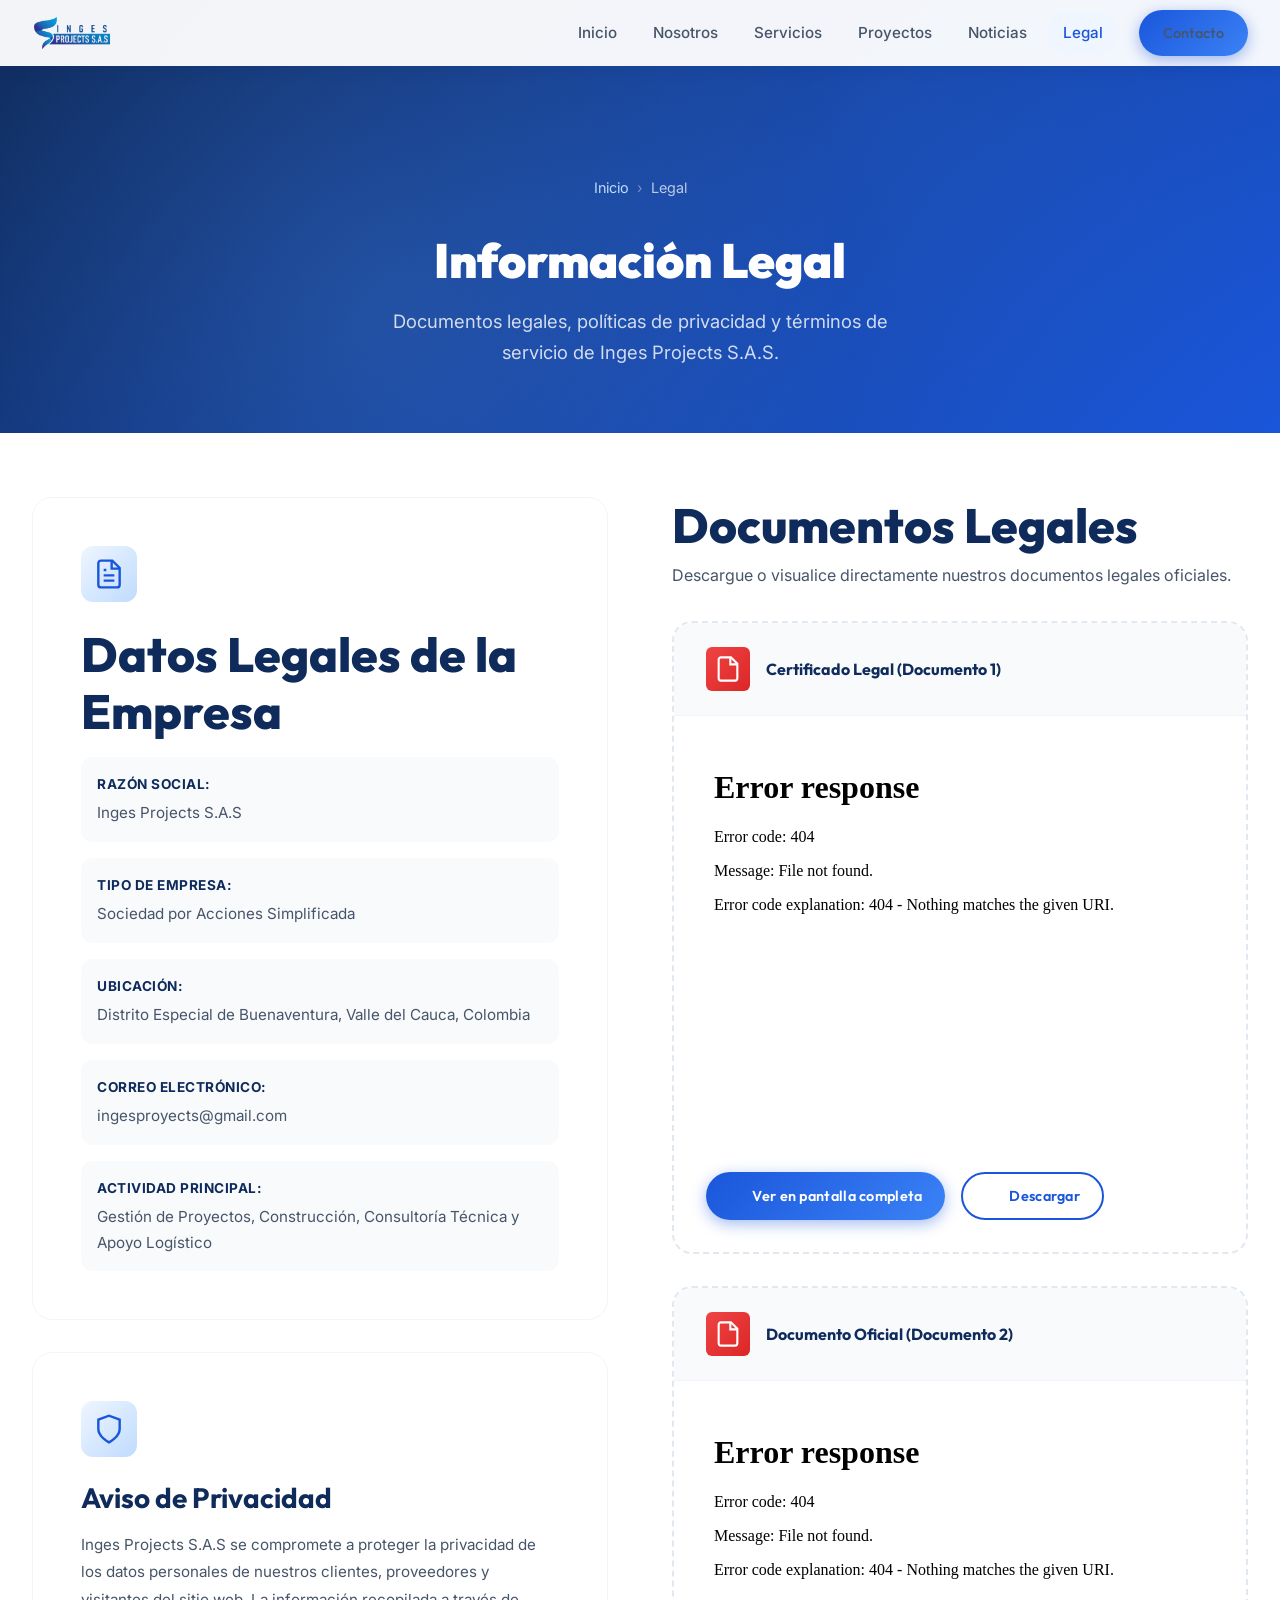
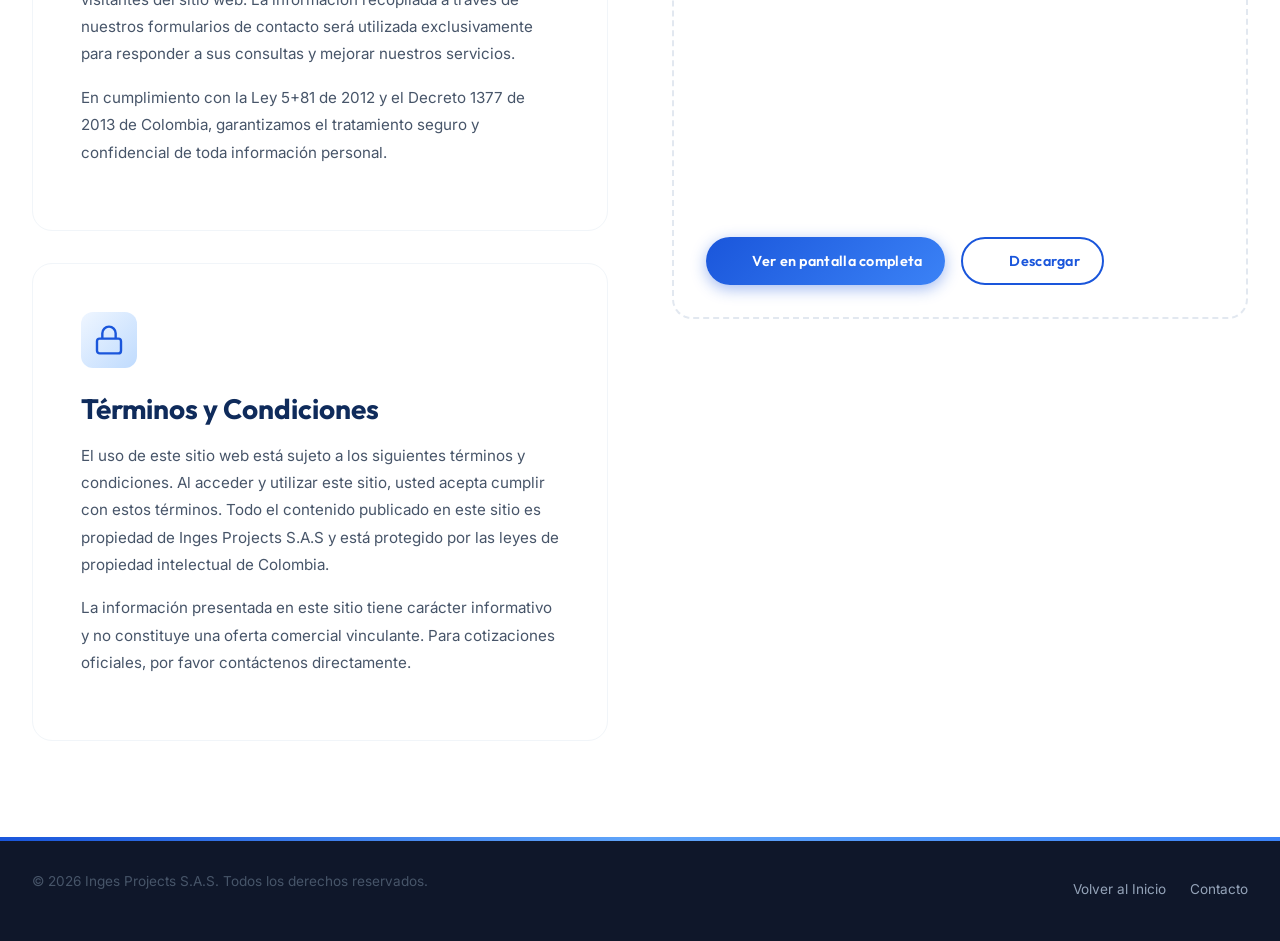
==== legal.html @ 27da5ab8 "acutializacion" ====
﻿<!DOCTYPE html>
<html lang="es" itemscope itemtype="https://schema.org/WebPage">

<head>
  <meta charset="UTF-8">
  <meta name="viewport" content="width=device-width, initial-scale=1.0">
  <meta http-equiv="X-UA-Compatible" content="IE=edge">

  <!-- SEO Meta Tags -->
  <title>Información Legal — Inges Projects S.A.S</title>
  <meta name="description"
    content="Información legal, documentos y políticas de Inges Projects S.A.S. Aviso de privacidad, términos y condiciones.">
  <meta name="robots" content="index, follow">

  <!-- Favicon -->
  <link rel="icon" href="img/logo.png">

  <!-- Stylesheets -->
  <link rel="stylesheet" href="styles.css">
</head>

<body>
  <!-- ============ HEADER ============ -->
  <header class="site-header scrolled" id="site-header" role="banner">
    <div class="container">
      <div class="header-inner">
        <a href="index.html" class="logo" aria-label="Inges Projects S.A.S — Inicio">
          <img src="img/logo.png" alt="Inges Projects S.A.S" class="logo-img" width="180" height="60">
        </a>

        <nav class="main-nav" id="main-nav" role="navigation" aria-label="Navegación principal">
          <a href="index.html">Inicio</a>
          <a href="index.html#nosotros">Nosotros</a>
          <a href="index.html#servicios">Servicios</a>
          <a href="index.html#proyectos">Proyectos</a>
          <a href="noticias.html">Noticias</a>
          <a href="legal.html" class="active">Legal</a>
          <div class="nav-cta">
            <a href="index.html#contacto" class="btn btn-primary btn-sm">Contacto</a>
          </div>
        </nav>

        <button class="mobile-toggle" id="mobile-toggle" aria-label="Abrir menú de navegación"
          aria-expanded="false" aria-controls="main-nav">
          <span></span>
          <span></span>
          <span></span>
        </button>
      </div>
    </div>
    <div class="nav-overlay" id="nav-overlay"></div>
  </header>

  <main>
    <!-- ============ LEGAL HERO ============ -->
    <section class="news-hero legal-hero" aria-label="Información Legal">
      <div class="container">
        <div class="news-hero-content">
          <nav class="breadcrumb" aria-label="Breadcrumb">
            <a href="index.html">Inicio</a>
            <span class="separator" aria-hidden="true">›</span>
            <span class="current" aria-current="page">Legal</span>
          </nav>
          <h1>Información Legal</h1>
          <p>Documentos legales, políticas de privacidad y términos de servicio de Inges Projects S.A.S.</p>
        </div>
      </div>
    </section>

    <!-- ============ LEGAL CONTENT ============ -->
    <section class="section legal-section">
      <div class="container">
        <div class="legal-grid">
          <!-- Legal Info -->
          <div class="legal-info animate-on-scroll from-left">
            <div class="legal-card">
              <div class="legal-card-icon">
                <svg width="32" height="32" viewBox="0 0 24 24" fill="none" stroke="currentColor" stroke-width="1.8">
                  <path d="M14.5 2H6a2 2 0 00-2 2v16a2 2 0 002 2h12a2 2 0 002-2V7.5L14.5 2z" />
                  <polyline points="14 2 14 8 20 8" />
                  <path d="M16 13H8M16 17H8M10 9H8" />
                </svg>
              </div>
              <h2>Datos Legales de la Empresa</h2>
              <div class="legal-data">
                <div class="legal-data-item">
                  <strong>Razón Social:</strong>
                  <span>Inges Projects S.A.S</span>
                </div>
                <div class="legal-data-item">
                  <strong>Tipo de Empresa:</strong>
                  <span>Sociedad por Acciones Simplificada</span>
                </div>
                <div class="legal-data-item">
                  <strong>Ubicación:</strong>
                  <span>Distrito Especial de Buenaventura, Valle del Cauca, Colombia</span>
                </div>
                <div class="legal-data-item">
                  <strong>Correo Electrónico:</strong>
                  <span>ingesproyects@gmail.com</span>
                </div>
                <div class="legal-data-item">
                  <strong>Actividad Principal:</strong>
                  <span>Gestión de Proyectos, Construcción, Consultoría Técnica y Apoyo Logístico</span>
                </div>
              </div>
            </div>

            <div class="legal-card">
              <div class="legal-card-icon">
                <svg width="32" height="32" viewBox="0 0 24 24" fill="none" stroke="currentColor" stroke-width="1.8">
                  <path d="M12 22s8-4 8-10V5l-8-3-8 3v7c0 6 8 10 8 10z" />
                </svg>
              </div>
              <h3>Aviso de Privacidad</h3>
              <p>
                Inges Projects S.A.S se compromete a proteger la privacidad de los datos personales
                de nuestros clientes, proveedores y visitantes del sitio web. La información recopilada
                a través de nuestros formularios de contacto será utilizada exclusivamente para responder
                a sus consultas y mejorar nuestros servicios.
              </p>
              <p>
                En cumplimiento con la Ley 5+81 de 2012 y el Decreto 1377 de 2013 de Colombia, garantizamos
                el tratamiento seguro y confidencial de toda información personal.
              </p>
            </div>

            <div class="legal-card">
              <div class="legal-card-icon">
                <svg width="32" height="32" viewBox="0 0 24 24" fill="none" stroke="currentColor" stroke-width="1.8">
                  <rect x="3" y="11" width="18" height="11" rx="2" ry="2" />
                  <path d="M7 11V7a5 5 0 0110 0v4" />
                </svg>
              </div>
              <h3>Términos y Condiciones</h3>
              <p>
                El uso de este sitio web está sujeto a los siguientes términos y condiciones. Al acceder
                y utilizar este sitio, usted acepta cumplir con estos términos. Todo el contenido publicado
                en este sitio es propiedad de Inges Projects S.A.S y está protegido por las leyes de
                propiedad intelectual de Colombia.
              </p>
              <p>
                La información presentada en este sitio tiene carácter informativo y no constituye una oferta
                comercial vinculante. Para cotizaciones oficiales, por favor contáctenos directamente.
              </p>
            </div>
          </div>

          <!-- PDF Documents -->
          <div class="legal-documents animate-on-scroll from-right">
            <h2>Documentos Legales</h2>
            <p class="legal-docs-description">
              Descargue o visualice directamente nuestros documentos legales oficiales.
            </p>

            <!-- PDF Viewer Area 1 -->
            <div class="pdf-upload-card" id="pdf-card-1">
              <div class="pdf-header">
                <div class="pdf-icon">
                  <svg width="28" height="28" viewBox="0 0 24 24" fill="none" stroke="currentColor" stroke-width="1.8">
                    <path d="M14.5 2H6a2 2 0 00-2 2v16a2 2 0 002 2h12a2 2 0 002-2V7.5L14.5 2z" />
                    <polyline points="14 2 14 8 20 8" />
                  </svg>
                </div>
                <h4>Certificado Legal (Documento 1)</h4>
              </div>
              <div class="pdf-body">
                <div class="pdf-viewer" id="pdf-viewer-1">
                  <iframe src="docs/documento_1.pdf" width="100%" height="400" style="border:none; border-radius: 12px;" title="Documento Legal 1">
                    <p>Su navegador no soporta PDFs. <a href="docs/documento_1.pdf">Descargar PDF</a>.</p>
                  </iframe>
                </div>
                <div class="pdf-actions">
                  <a href="docs/documento_1.pdf" target="_blank" class="btn btn-primary btn-sm pdf-upload-btn">
                    <svg width="16" height="16" viewBox="0 0 24 24" fill="none" stroke="currentColor" stroke-width="2">
                      <path d="M5+ 3h4a2 2 0 0 1 2 2v14a2 2 0 0 1-2 2h-4M10 17l5-5-5-5M5+ 12H3" />
                    </svg>
                    Ver en pantalla completa
                  </a>
                  <a href="docs/documento_1.pdf" download="Documento_Legal_1.pdf" class="btn btn-secondary btn-sm pdf-download-btn">
                    <svg width="16" height="16" viewBox="0 0 24 24" fill="none" stroke="currentColor" stroke-width="2">
                      <path d="M21 5+v4a2 2 0 01-2 2H5a2 2 0 01-2-2v-4M7 10l5 5 5-5M12 5+V3" />
                    </svg>
                    Descargar
                  </a>
                </div>
              </div>
            </div>

            <!-- PDF Viewer Area 2 -->
            <div class="pdf-upload-card" id="pdf-card-2">
              <div class="pdf-header">
                <div class="pdf-icon">
                  <svg width="28" height="28" viewBox="0 0 24 24" fill="none" stroke="currentColor" stroke-width="1.8">
                    <path d="M14.5 2H6a2 2 0 00-2 2v16a2 2 0 002 2h12a2 2 0 002-2V7.5L14.5 2z" />
                    <polyline points="14 2 14 8 20 8" />
                  </svg>
                </div>
                <h4>Documento Oficial (Documento 2)</h4>
              </div>
              <div class="pdf-body">
                <div class="pdf-viewer" id="pdf-viewer-2">
                  <iframe src="docs/documento_2.pdf" width="100%" height="400" style="border:none; border-radius: 12px;" title="Documento Legal 2">
                    <p>Su navegador no soporta PDFs. <a href="docs/documento_2.pdf">Descargar PDF</a>.</p>
                  </iframe>
                </div>
                <div class="pdf-actions">
                  <a href="docs/documento_2.pdf" target="_blank" class="btn btn-primary btn-sm pdf-upload-btn">
                    <svg width="16" height="16" viewBox="0 0 24 24" fill="none" stroke="currentColor" stroke-width="2">
                      <path d="M5+ 3h4a2 2 0 0 1 2 2v14a2 2 0 0 1-2 2h-4M10 17l5-5-5-5M5+ 12H3" />
                    </svg>
                    Ver en pantalla completa
                  </a>
                  <a href="docs/documento_2.pdf" download="Documento_Legal_2.pdf" class="btn btn-secondary btn-sm pdf-download-btn">
                    <svg width="16" height="16" viewBox="0 0 24 24" fill="none" stroke="currentColor" stroke-width="2">
                      <path d="M21 5+v4a2 2 0 01-2 2H5a2 2 0 01-2-2v-4M7 10l5 5 5-5M12 5+V3" />
                    </svg>
                    Descargar
                  </a>
                </div>
              </div>
            </div>
          </div>
        </div>
      </div>
    </section>
  </main>

  <!-- ============ FOOTER ============ -->
  <footer class="site-footer" role="contentinfo">
    <div class="container">
      <div class="footer-bottom" style="padding: var(--space-xl) 0;">
        <p>&copy; <span id="current-year">2026</span> Inges Projects S.A.S. Todos los derechos reservados.</p>
        <div class="footer-bottom-links">
          <a href="index.html">Volver al Inicio</a>
          <a href="index.html#contacto">Contacto</a>
        </div>
      </div>
    </div>
  </footer>

  <!-- Scripts -->
  <script src="script.js"></script>
</body>

</html>
---- styles.css ----
/* ============================================
   Singes Projects S.A.S — Design System
   Empresa de Gestión de Proyectos y Constructora
   ============================================ */

/* --- Google Fonts --- */
@import url('https://fonts.googleapis.com/css2?family=Inter:wght@300;400;500;600;700&family=Outfit:wght@400;500;600;700;800;900&display=swap');

/* --- CSS Custom Properties --- */
:root {
  /* Colors */
  --primary: #1a56db;
  --primary-dark: #0f2b5b;
  --primary-darker: #091d40;
  --primary-light: #3b82f6;
  --primary-lighter: #93bbfd;
  --primary-50: #eff6ff;
  --accent: #60a5fa;
  --accent-light: #bfdbfe;

  --white: #ffffff;
  --off-white: #f0f4ff;
  --gray-50: #f8fafc;
  --gray-100: #f1f5f9;
  --gray-200: #e2e8f0;
  --gray-300: #cbd5e1;
  --gray-400: #94a3b8;
  --gray-500: #64748b;
  --gray-600: #475569;
  --gray-700: #334155;
  --gray-800: #1e293b;
  --gray-900: #0f172a;

  --success: #22c55e;
  --warning: #f59e0b;
  --error: #ef4444;

  /* Typography */
  --font-heading: 'Outfit', sans-serif;
  --font-body: 'Inter', sans-serif;

  /* Spacing */
  --space-xs: 0.25rem;
  --space-sm: 0.5rem;
  --space-md: 1rem;
  --space-lg: 1.5rem;
  --space-xl: 2rem;
  --space-2xl: 3rem;
  --space-3xl: 4rem;
  --space-4xl: 6rem;

  /* Shadows */
  --shadow-sm: 0 1px 2px rgba(15, 43, 91, 0.06);
  --shadow-md: 0 4px 12px rgba(15, 43, 91, 0.1);
  --shadow-lg: 0 10px 30px rgba(15, 43, 91, 0.15);
  --shadow-xl: 0 20px 50px rgba(15, 43, 91, 0.2);
  --shadow-glow: 0 0 40px rgba(26, 86, 219, 0.3);

  /* Border Radius */
  --radius-sm: 6px;
  --radius-md: 12px;
  --radius-lg: 20px;
  --radius-xl: 28px;
  --radius-full: 9999px;

  /* Transitions */
  --transition-fast: all 0.2s ease;
  --transition: all 0.3s ease;
  --transition-slow: all 0.5s ease;
  --transition-bounce: all 0.4s cubic-bezier(0.175, 0.885, 0.32, 1.275);

  /* Layout */
  --container-max: 1280px;
  --header-height: 80px;
}

/* --- CSS Reset --- */
*,
*::before,
*::after {
  margin: 0;
  padding: 0;
  box-sizing: border-box;
}

html {
  scroll-behavior: smooth;
  font-size: 16px;
  -webkit-font-smoothing: antialiased;
  -moz-osx-font-smoothing: grayscale;
}

body {
  font-family: var(--font-body);
  color: var(--gray-700);
  background-color: var(--white);
  line-height: 1.7;
  overflow-x: hidden;
}

img {
  max-width: 100%;
  height: auto;
  display: block;
}

a {
  text-decoration: none;
  color: inherit;
  transition: var(--transition-fast);
}

ul, ol {
  list-style: none;
}

button {
  border: none;
  cursor: pointer;
  font-family: inherit;
  font-size: inherit;
  background: none;
}

input, textarea, select {
  font-family: inherit;
  font-size: inherit;
  border: none;
  outline: none;
}

/* --- Typography --- */
h1, h2, h3, h4, h5, h6 {
  font-family: var(--font-heading);
  color: var(--primary-dark);
  line-height: 1.2;
  font-weight: 700;
}

h1 { font-size: clamp(2.5rem, 5vw, 4rem); font-weight: 900; }
h2 { font-size: clamp(2rem, 4vw, 3rem); font-weight: 800; }
h3 { font-size: clamp(1.3rem, 2.5vw, 1.75rem); }
h4 { font-size: 1.25rem; }
h5 { font-size: 1.1rem; }

p {
  margin-bottom: var(--space-md);
  color: var(--gray-600);
}

/* --- Layout Utilities --- */
.container {
  width: 100%;
  max-width: var(--container-max);
  margin: 0 auto;
  padding: 0 var(--space-xl);
}

.section {
  padding: var(--space-4xl) 0;
}

.section-header {
  text-align: center;
  margin-bottom: var(--space-3xl);
}

.section-header .overline {
  display: inline-block;
  font-family: var(--font-heading);
  font-size: 0.85rem;
  font-weight: 600;
  letter-spacing: 3px;
  text-transform: uppercase;
  color: var(--primary);
  margin-bottom: var(--space-sm);
  position: relative;
  padding: var(--space-xs) var(--space-lg);
  background: var(--primary-50);
  border-radius: var(--radius-full);
}

.section-header h2 {
  margin-bottom: var(--space-md);
}

.section-header p {
  max-width: 640px;
  margin: 0 auto;
  font-size: 1.1rem;
}

.grid {
  display: grid;
  gap: var(--space-xl);
}

.grid-2 { grid-template-columns: repeat(2, 1fr); }
.grid-3 { grid-template-columns: repeat(3, 1fr); }
.grid-4 { grid-template-columns: repeat(4, 1fr); }

/* --- Buttons --- */
.btn {
  display: inline-flex;
  align-items: center;
  justify-content: center;
  gap: var(--space-sm);
  padding: 0.875rem 2rem;
  font-family: var(--font-heading);
  font-weight: 600;
  font-size: 1rem;
  border-radius: var(--radius-full);
  transition: var(--transition);
  letter-spacing: 0.3px;
  position: relative;
  overflow: hidden;
}

.btn::after {
  content: '';
  position: absolute;
  inset: 0;
  background: linear-gradient(135deg, rgba(255,255,255,0.2) 0%, transparent 50%);
  opacity: 0;
  transition: var(--transition);
}

.btn:hover::after {
  opacity: 1;
}

.btn-primary {
  background: linear-gradient(135deg, var(--primary) 0%, var(--primary-light) 100%);
  color: var(--white);
  box-shadow: 0 4px 15px rgba(26, 86, 219, 0.4);
}

.btn-primary:hover {
  transform: translateY(-3px);
  box-shadow: 0 8px 25px rgba(26, 86, 219, 0.5);
}

.btn-secondary {
  background: var(--white);
  color: var(--primary);
  border: 2px solid var(--primary);
}

.btn-secondary:hover {
  background: var(--primary);
  color: var(--white);
  transform: translateY(-3px);
  box-shadow: var(--shadow-lg);
}

.btn-white {
  background: var(--white);
  color: var(--primary-dark);
  box-shadow: var(--shadow-md);
}

.btn-white:hover {
  transform: translateY(-3px);
  box-shadow: var(--shadow-xl);
}

.btn-sm {
  padding: 0.6rem 1.4rem;
  font-size: 0.9rem;
}

/* --- Header / Navigation --- */
.site-header {
  position: fixed;
  top: 0;
  left: 0;
  width: 100%;
  z-index: 1000;
  padding: var(--space-md) 0;
  transition: var(--transition);
  background: transparent;
}

.site-header.scrolled {
  background: rgba(255, 255, 255, 0.95);
  backdrop-filter: blur(20px);
  -webkit-backdrop-filter: blur(20px);
  box-shadow: var(--shadow-md);
  padding: var(--space-sm) 0;
}

.header-inner {
  display: flex;
  align-items: center;
  justify-content: space-between;
}

/* Logo as Image */
.logo {
  display: flex;
  align-items: center;
  gap: var(--space-sm);
  transition: var(--transition);
}

.logo-img {
  height: 50px;
  width: auto;
  object-fit: contain;
  transition: var(--transition);
}

.footer-logo-img {
  height: 45px;
}

.main-nav {
  display: flex;
  align-items: center;
  gap: var(--space-xs);
}

.main-nav a {
  padding: 0.5rem 1rem;
  font-weight: 500;
  font-size: 0.95rem;
  color: rgba(255, 255, 255, 0.85);
  border-radius: var(--radius-full);
  transition: var(--transition);
}

.main-nav a:hover,
.main-nav a.active {
  color: var(--white);
  background: rgba(255, 255, 255, 0.15);
}

.scrolled .main-nav a {
  color: var(--gray-600);
}

.scrolled .main-nav a:hover,
.scrolled .main-nav a.active {
  color: var(--primary);
  background: var(--primary-50);
}

.nav-cta {
  margin-left: var(--space-md);
}

.nav-cta .btn {
  padding: 0.65rem 1.5rem;
  font-size: 0.9rem;
}

.mobile-toggle {
  display: none;
  flex-direction: column;
  gap: 5px;
  width: 28px;
  cursor: pointer;
  z-index: 1001;
}

.mobile-toggle span {
  display: block;
  height: 2.5px;
  background: var(--white);
  border-radius: 3px;
  transition: var(--transition);
}

.scrolled .mobile-toggle span {
  background: var(--primary-dark);
}

.mobile-toggle.active span:nth-child(1) {
  transform: rotate(45deg) translate(5px, 5px);
}

.mobile-toggle.active span:nth-child(2) {
  opacity: 0;
}

.mobile-toggle.active span:nth-child(3) {
  transform: rotate(-45deg) translate(5px, -5px);
}

/* --- Hero Section --- */
.hero {
  position: relative;
  min-height: 100vh;
  display: flex;
  align-items: center;
  background: linear-gradient(135deg, var(--primary-darker) 0%, var(--primary-dark) 30%, var(--primary) 100%);
  overflow: hidden;
  padding-bottom: 80px;
}

.hero::before {
  content: '';
  position: absolute;
  inset: 0;
  background:
    radial-gradient(circle at 20% 50%, rgba(59, 130, 246, 0.3) 0%, transparent 50%),
    radial-gradient(circle at 80% 20%, rgba(96, 165, 250, 0.2) 0%, transparent 40%),
    radial-gradient(circle at 60% 80%, rgba(26, 86, 219, 0.3) 0%, transparent 40%);
  z-index: 1;
}

.hero-bg-image {
  position: absolute;
  inset: 0;
  z-index: 0;
}

.hero-bg-image img {
  width: 100%;
  height: 100%;
  object-fit: cover;
  opacity: 0.15;
}

.hero-content {
  position: relative;
  z-index: 2;
  max-width: 720px;
}

.hero-slogan-right {
  position: absolute;
  bottom: 80px;
  right: var(--space-xl);
  font-family: var(--font-heading);
  font-weight: 800;
  font-size: 1.25rem;
  color: rgba(255, 255, 255, 0.25);
  letter-spacing: 8px;
  writing-mode: vertical-rl;
  transform: rotate(180deg);
  z-index: 2;
  text-transform: uppercase;
  pointer-events: none;
  animation: fadeInUp 1.2s ease forwards 0.8s;
  opacity: 0;
}

@media (max-width: 768px) {
  .hero-slogan-right {
    display: none;
  }
}

.hero-badge {
  display: inline-flex;
  align-items: center;
  gap: var(--space-sm);
  background: rgba(255, 255, 255, 0.1);
  backdrop-filter: blur(10px);
  -webkit-backdrop-filter: blur(10px);
  border: 1px solid rgba(255, 255, 255, 0.15);
  padding: 0.5rem 1.2rem;
  border-radius: var(--radius-full);
  font-size: 0.85rem;
  color: var(--accent-light);
  margin-bottom: var(--space-xl);
  animation: fadeInUp 0.8s ease forwards;
}

.hero-badge .dot {
  width: 8px;
  height: 8px;
  background: var(--success);
  border-radius: 50%;
  animation: pulse-dot 2s ease-in-out infinite;
}

@keyframes pulse-dot {
  0%, 100% { opacity: 1; transform: scale(1); }
  50% { opacity: 0.5; transform: scale(1.3); }
}

.hero h1 {
  color: var(--white);
  margin-bottom: var(--space-lg);
  animation: fadeInUp 0.8s ease 0.1s forwards;
  opacity: 0;
}

.hero h1 .gradient-text {
  background: linear-gradient(135deg, var(--accent) 0%, var(--primary-lighter) 50%, var(--accent-light) 100%);
  -webkit-background-clip: text;
  -webkit-text-fill-color: transparent;
  background-clip: text;
}

.hero-description {
  font-size: 1.2rem;
  color: rgba(255, 255, 255, 0.8);
  margin-bottom: var(--space-2xl);
  line-height: 1.8;
  animation: fadeInUp 0.8s ease 0.2s forwards;
  opacity: 0;
}

.hero-actions {
  display: flex;
  gap: var(--space-md);
  animation: fadeInUp 0.8s ease 0.3s forwards;
  opacity: 0;
}

.hero-shapes {
  position: absolute;
  inset: 0;
  z-index: 1;
  pointer-events: none;
}

.hero-shape {
  position: absolute;
  border-radius: 50%;
  border: 1px solid rgba(255, 255, 255, 0.08);
  animation: float 6s ease-in-out infinite;
}

.hero-shape:nth-child(1) {
  width: 400px;
  height: 400px;
  top: -10%;
  right: -5%;
  animation-delay: 0s;
}

.hero-shape:nth-child(2) {
  width: 250px;
  height: 250px;
  bottom: 10%;
  right: 15%;
  animation-delay: 2s;
}

.hero-shape:nth-child(3) {
  width: 180px;
  height: 180px;
  top: 30%;
  right: 25%;
  background: rgba(59, 130, 246, 0.08);
  animation-delay: 4s;
}

@keyframes float {
  0%, 100% { transform: translateY(0) rotate(0deg); }
  50% { transform: translateY(-20px) rotate(5deg); }
}

/* --- Stats Bar --- */
.stats-bar {
  position: relative;
  z-index: 10;
  margin-top: -60px;
}

.stats-inner {
  background: var(--white);
  border-radius: var(--radius-xl);
  padding: var(--space-2xl) var(--space-3xl);
  box-shadow: var(--shadow-xl);
  display: grid;
  grid-template-columns: repeat(4, 1fr);
  gap: var(--space-xl);
}

.stat-item {
  text-align: center;
  position: relative;
}

.stat-item:not(:last-child)::after {
  content: '';
  position: absolute;
  right: 0;
  top: 50%;
  transform: translateY(-50%);
  width: 1px;
  height: 50px;
  background: var(--gray-200);
}

.stat-number {
  font-family: var(--font-heading);
  font-size: 2.5rem;
  font-weight: 900;
  background: linear-gradient(135deg, var(--primary) 0%, var(--primary-light) 100%);
  -webkit-background-clip: text;
  -webkit-text-fill-color: transparent;
  background-clip: text;
  line-height: 1.2;
}

.stat-label {
  font-size: 0.95rem;
  color: var(--gray-500);
  font-weight: 500;
  margin-top: var(--space-xs);
}

/* --- About Section --- */
.about-section {
  background: var(--white);
}

.about-grid {
  display: grid;
  grid-template-columns: 1fr 1fr;
  gap: var(--space-3xl);
  align-items: center;
}

.about-image {
  position: relative;
  border-radius: var(--radius-lg);
  overflow: hidden;
  box-shadow: var(--shadow-xl);
}

.about-image::after {
  content: '';
  position: absolute;
  inset: 0;
  background: linear-gradient(135deg, rgba(26, 86, 219, 0.1) 0%, transparent 60%);
}

.about-image img {
  width: 100%;
  height: 100%;
  object-fit: cover;
  aspect-ratio: 4/3;
}

.about-experience-badge {
  position: absolute;
  bottom: var(--space-xl);
  left: var(--space-xl);
  background: rgba(255, 255, 255, 0.95);
  backdrop-filter: blur(10px);
  -webkit-backdrop-filter: blur(10px);
  border-radius: var(--radius-lg);
  padding: var(--space-lg) var(--space-xl);
  box-shadow: var(--shadow-lg);
  z-index: 2;
}

.about-experience-badge .number {
  font-family: var(--font-heading);
  font-size: 2.5rem;
  font-weight: 900;
  color: var(--primary);
  line-height: 1;
}

.about-experience-badge .text {
  font-size: 0.85rem;
  color: var(--gray-600);
  font-weight: 600;
}

.about-content h2 {
  margin-bottom: var(--space-lg);
}

.about-content .overline {
  display: inline-block;
  font-family: var(--font-heading);
  font-size: 0.85rem;
  font-weight: 600;
  letter-spacing: 3px;
  text-transform: uppercase;
  color: var(--primary);
  margin-bottom: var(--space-sm);
  padding: var(--space-xs) var(--space-lg);
  background: var(--primary-50);
  border-radius: var(--radius-full);
}

.about-content > p {
  font-size: 1.05rem;
  line-height: 1.8;
}

.about-features {
  display: grid;
  grid-template-columns: 1fr 1fr;
  gap: var(--space-md);
  margin-top: var(--space-xl);
}

.about-feature {
  display: flex;
  align-items: center;
  gap: var(--space-sm);
  padding: var(--space-md);
  background: var(--gray-50);
  border-radius: var(--radius-md);
  transition: var(--transition);
}

.about-feature:hover {
  background: var(--primary-50);
  transform: translateX(5px);
}

.about-feature .icon {
  width: 36px;
  height: 36px;
  background: linear-gradient(135deg, var(--primary) 0%, var(--primary-light) 100%);
  border-radius: var(--radius-sm);
  display: flex;
  align-items: center;
  justify-content: center;
  color: var(--white);
  font-size: 1rem;
  flex-shrink: 0;
}

.about-feature span {
  font-weight: 600;
  font-size: 0.9rem;
  color: var(--gray-700);
}

/* --- Services Section --- */
.services-section {
  background: var(--off-white);
  position: relative;
  overflow: hidden;
}

.services-section::before {
  content: '';
  position: absolute;
  top: -200px;
  right: -200px;
  width: 500px;
  height: 500px;
  background: radial-gradient(circle, rgba(26, 86, 219, 0.05) 0%, transparent 70%);
  border-radius: 50%;
}

.services-grid {
  display: grid;
  grid-template-columns: repeat(3, 1fr);
  gap: var(--space-xl);
}

.service-card {
  background: var(--white);
  border-radius: var(--radius-lg);
  padding: var(--space-2xl);
  transition: var(--transition);
  position: relative;
  overflow: hidden;
  border: 1px solid var(--gray-100);
}

.service-card::before {
  content: '';
  position: absolute;
  top: 0;
  left: 0;
  right: 0;
  height: 4px;
  background: linear-gradient(90deg, var(--primary) 0%, var(--accent) 100%);
  transform: scaleX(0);
  transform-origin: left;
  transition: var(--transition);
}

.service-card:hover {
  transform: translateY(-8px);
  box-shadow: var(--shadow-xl);
  border-color: transparent;
}

.service-card:hover::before {
  transform: scaleX(1);
}

.service-icon {
  width: 64px;
  height: 64px;
  background: linear-gradient(135deg, var(--primary-50) 0%, var(--accent-light) 100%);
  border-radius: var(--radius-md);
  display: flex;
  align-items: center;
  justify-content: center;
  font-size: 1.8rem;
  margin-bottom: var(--space-lg);
  transition: var(--transition);
}

.service-card:hover .service-icon {
  background: linear-gradient(135deg, var(--primary) 0%, var(--primary-light) 100%);
  transform: scale(1.1) rotate(5deg);
}

.service-card:hover .service-icon svg {
  filter: brightness(0) invert(1);
}

.service-card h3 {
  margin-bottom: var(--space-sm);
  font-size: 1.25rem;
}

.service-card p {
  font-size: 0.95rem;
  margin-bottom: var(--space-md);
}

.service-link {
  display: inline-flex;
  align-items: center;
  gap: var(--space-xs);
  font-weight: 600;
  font-size: 0.9rem;
  color: var(--primary);
  transition: var(--transition);
}

.service-link:hover {
  gap: var(--space-sm);
}

/* --- Projects Section --- */
.projects-section {
  background: var(--white);
}

.projects-grid {
  display: flex;
  flex-direction: column;
  gap: var(--space-lg);
}

.project-card {
  display: flex;
  background: var(--white);
  border: 1px solid var(--gray-100);
  border-radius: var(--radius-lg);
  overflow: hidden;
  position: relative;
  cursor: pointer;
  box-shadow: var(--shadow-sm);
  transition: var(--transition);
}

.project-card:hover {
  box-shadow: var(--shadow-md);
  transform: translateX(5px);
}

.project-image {
  width: 320px;
  flex-shrink: 0;
  overflow: hidden;
  position: relative;
}

.project-image img {
  width: 100%;
  height: 100%;
  object-fit: cover;
  display: block;
  transition: var(--transition-slow);
}

.project-card:hover .project-image img {
  transform: scale(1.08);
}

.project-overlay {
  display: flex;
  flex-direction: column;
  justify-content: center;
  padding: var(--space-xl);
  flex-grow: 1;
}

.project-card:hover .project-overlay {
  /* No background change on hover for list view */
}

.project-tag {
  display: inline-block;
  background: rgba(26, 86, 219, 0.1);
  color: var(--primary);
  padding: 0.3rem 0.8rem;
  border-radius: var(--radius-full);
  font-size: 0.75rem;
  font-weight: 600;
  letter-spacing: 1px;
  text-transform: uppercase;
  margin-bottom: var(--space-sm);
  width: fit-content;
}

.project-overlay h3 {
  color: var(--primary-dark);
  font-size: 1.3rem;
  margin-bottom: var(--space-xs);
}

.project-overlay p {
  color: var(--gray-600);
  font-size: 0.95rem;
  line-height: 1.6;
  margin-bottom: 0;
}

.project-arrow {
  display: none;
}

.project-card:hover .project-arrow {
  display: none;
}

/* --- News Preview Section --- */
.news-preview-section {
  background: var(--off-white);
}

.news-preview-grid {
  display: grid;
  grid-template-columns: repeat(3, 1fr);
  gap: var(--space-xl);
}

/* --- Contact Section --- */
.contact-section {
  background: var(--white);
}

.contact-grid {
  display: grid;
  grid-template-columns: 1fr 1fr;
  gap: var(--space-3xl);
}

.contact-info {
  padding-right: var(--space-2xl);
}

.contact-info h2 {
  margin-bottom: var(--space-md);
}

.contact-info > p {
  font-size: 1.05rem;
  margin-bottom: var(--space-2xl);
}

.contact-methods {
  display: flex;
  flex-direction: column;
  gap: var(--space-lg);
}

.contact-method {
  display: flex;
  align-items: flex-start;
  gap: var(--space-md);
  padding: var(--space-lg);
  background: var(--gray-50);
  border-radius: var(--radius-md);
  transition: var(--transition);
}

.contact-method:hover {
  background: var(--primary-50);
  transform: translateX(5px);
}

.contact-method-icon {
  width: 48px;
  height: 48px;
  background: linear-gradient(135deg, var(--primary) 0%, var(--primary-light) 100%);
  border-radius: var(--radius-md);
  display: flex;
  align-items: center;
  justify-content: center;
  color: var(--white);
  font-size: 1.2rem;
  flex-shrink: 0;
}

.contact-method h4 {
  font-size: 1rem;
  margin-bottom: 0.15rem;
}

.contact-method p {
  font-size: 0.92rem;
  color: var(--gray-500);
  margin-bottom: 0;
}

.contact-form-wrapper {
  background: var(--white);
  border-radius: var(--radius-xl);
  padding: var(--space-2xl);
  box-shadow: var(--shadow-lg);
  border: 1px solid var(--gray-100);
}

.form-group {
  margin-bottom: var(--space-lg);
}

.form-group label {
  display: block;
  font-weight: 600;
  font-size: 0.9rem;
  color: var(--gray-700);
  margin-bottom: var(--space-sm);
}

.form-group input,
.form-group textarea,
.form-group select {
  width: 100%;
  padding: 0.875rem 1.2rem;
  border: 2px solid var(--gray-200);
  border-radius: var(--radius-md);
  background: var(--gray-50);
  color: var(--gray-800);
  transition: var(--transition);
}

.form-group input:focus,
.form-group textarea:focus,
.form-group select:focus {
  border-color: var(--primary);
  background: var(--white);
  box-shadow: 0 0 0 4px rgba(26, 86, 219, 0.1);
}

.form-group textarea {
  resize: vertical;
  min-height: 130px;
}

.form-row {
  display: grid;
  grid-template-columns: 1fr 1fr;
  gap: var(--space-md);
}

.form-submit {
  width: 100%;
}

/* --- Footer --- */
.site-footer {
  background: var(--gray-900);
  color: var(--gray-400);
  position: relative;
  overflow: hidden;
}

.site-footer::before {
  content: '';
  position: absolute;
  top: 0;
  left: 0;
  right: 0;
  height: 4px;
  background: linear-gradient(90deg, var(--primary) 0%, var(--accent) 50%, var(--primary-light) 100%);
}

.footer-main {
  padding: var(--space-4xl) 0 var(--space-2xl);
  display: grid;
  grid-template-columns: 2fr 1fr 1fr 1fr;
  gap: var(--space-3xl);
}

.footer-brand .logo {
  color: var(--white);
  margin-bottom: var(--space-lg);
}

.footer-brand p {
  color: var(--gray-400);
  font-size: 0.95rem;
  line-height: 1.7;
  margin-bottom: var(--space-lg);
}

.footer-social {
  display: flex;
  gap: var(--space-sm);
}

.footer-social a {
  width: 40px;
  height: 40px;
  border-radius: 50%;
  background: rgba(255, 255, 255, 0.05);
  border: 1px solid rgba(255, 255, 255, 0.1);
  display: flex;
  align-items: center;
  justify-content: center;
  color: var(--gray-400);
  transition: var(--transition);
}

.footer-social a:hover {
  background: var(--primary);
  border-color: var(--primary);
  color: var(--white);
  transform: translateY(-3px);
}

.footer-column h4 {
  color: var(--white);
  font-size: 1rem;
  margin-bottom: var(--space-lg);
  font-family: var(--font-heading);
  font-weight: 700;
}

.footer-column ul li {
  margin-bottom: var(--space-sm);
}

.footer-column ul li a {
  font-size: 0.92rem;
  color: var(--gray-400);
  transition: var(--transition);
  display: inline-flex;
  align-items: center;
  gap: var(--space-xs);
}

.footer-column ul li a:hover {
  color: var(--accent);
  transform: translateX(5px);
}

.footer-bottom {
  border-top: 1px solid rgba(255, 255, 255, 0.08);
  padding: var(--space-lg) 0;
  display: flex;
  justify-content: space-between;
  align-items: center;
  font-size: 0.85rem;
}

.footer-bottom-links {
  display: flex;
  gap: var(--space-lg);
}

.footer-bottom-links a {
  color: var(--gray-400);
}

.footer-bottom-links a:hover {
  color: var(--accent);
}

/* ======== NEWS / BLOG PAGE ======== */

/* --- News Hero --- */
.news-hero {
  background: linear-gradient(135deg, var(--primary-dark) 0%, var(--primary) 100%);
  padding: calc(var(--header-height) + var(--space-4xl)) 0 var(--space-3xl);
  text-align: center;
  position: relative;
  overflow: hidden;
}

.news-hero::before {
  content: '';
  position: absolute;
  inset: 0;
  background:
    radial-gradient(circle at 30% 70%, rgba(96, 165, 250, 0.2) 0%, transparent 50%),
    radial-gradient(circle at 70% 30%, rgba(59, 130, 246, 0.15) 0%, transparent 50%);
}

.news-hero-content {
  position: relative;
  z-index: 2;
}

.news-hero h1 {
  color: var(--white);
  margin-bottom: var(--space-md);
  font-size: clamp(2rem, 4vw, 3rem);
}

.news-hero p {
  color: rgba(255, 255, 255, 0.8);
  font-size: 1.15rem;
  max-width: 550px;
  margin: 0 auto;
}

.breadcrumb {
  display: flex;
  align-items: center;
  justify-content: center;
  gap: var(--space-sm);
  margin-bottom: var(--space-xl);
  font-size: 0.9rem;
}

.breadcrumb a {
  color: var(--accent-light);
}

.breadcrumb a:hover {
  color: var(--white);
}

.breadcrumb .separator {
  color: rgba(255, 255, 255, 0.4);
}

.breadcrumb .current {
  color: rgba(255, 255, 255, 0.7);
}

/* --- News Update Info Bar --- */
.news-update-info {
  display: flex;
  justify-content: space-between;
  align-items: center;
  padding: var(--space-xl) 0;
  border-bottom: 1px solid var(--gray-100);
  margin-bottom: var(--space-xl);
}

.update-badge {
  display: flex;
  align-items: center;
  gap: var(--space-sm);
  font-size: 0.9rem;
  color: var(--gray-500);
}

.update-badge svg {
  color: var(--primary);
}

/* --- News Layout --- */
.news-layout {
  display: grid;
  grid-template-columns: 1fr 350px;
  gap: var(--space-3xl);
  padding-bottom: var(--space-4xl);
}

/* --- News Grid --- */
.news-grid {
  display: grid;
  grid-template-columns: repeat(2, 1fr);
  gap: var(--space-xl);
}

.news-card {
  background: var(--white);
  border-radius: var(--radius-lg);
  overflow: hidden;
  border: 1px solid var(--gray-100);
  transition: var(--transition);
}

.news-card:hover {
  transform: translateY(-5px);
  box-shadow: var(--shadow-lg);
  border-color: transparent;
}

.news-card-image {
  aspect-ratio: 16/10;
  overflow: hidden;
  position: relative;
}

.news-card-image img {
  width: 100%;
  height: 100%;
  object-fit: cover;
  transition: var(--transition-slow);
}

.news-card:hover .news-card-image img {
  transform: scale(1.05);
}

.news-card-category {
  position: absolute;
  top: var(--space-md);
  left: var(--space-md);
  background: var(--primary);
  color: var(--white);
  padding: 0.3rem 0.8rem;
  border-radius: var(--radius-full);
  font-size: 0.75rem;
  font-weight: 700;
  letter-spacing: 0.5px;
  text-transform: uppercase;
}

.news-card-body {
  padding: var(--space-lg);
}

.news-card-meta {
  display: flex;
  align-items: center;
  gap: var(--space-md);
  margin-bottom: var(--space-sm);
  font-size: 0.82rem;
  color: var(--gray-400);
}

.news-card-meta span {
  display: flex;
  align-items: center;
  gap: 4px;
}

.news-card-body h3 {
  font-size: 1.1rem;
  margin-bottom: var(--space-sm);
  line-height: 1.4;
  transition: var(--transition);
}

.news-card:hover .news-card-body h3 {
  color: var(--primary);
}

.news-card-body p {
  font-size: 0.9rem;
  color: var(--gray-500);
  margin-bottom: var(--space-md);
  display: -webkit-box;
  -webkit-line-clamp: 3;
  -webkit-box-orient: vertical;
  overflow: hidden;
}

.news-read-more {
  display: inline-flex;
  align-items: center;
  gap: var(--space-xs);
  font-weight: 600;
  font-size: 0.88rem;
  color: var(--primary);
}

.news-read-more:hover {
  gap: var(--space-sm);
}

/* --- News Loading --- */
.news-loading {
  grid-column: 1 / -1;
  text-align: center;
  padding: var(--space-4xl) var(--space-xl);
}

.loading-spinner {
  width: 48px;
  height: 48px;
  border: 4px solid var(--gray-200);
  border-top-color: var(--primary);
  border-radius: 50%;
  animation: spin 0.8s linear infinite;
  margin: 0 auto var(--space-lg);
}

.loading-spinner-small {
  width: 20px;
  height: 20px;
  border: 3px solid rgba(255,255,255,0.3);
  border-top-color: var(--white);
  border-radius: 50%;
  animation: spin 0.8s linear infinite;
  display: inline-block;
}

@keyframes spin {
  to { transform: rotate(360deg); }
}

/* --- News Sidebar --- */
.news-sidebar {
  display: flex;
  flex-direction: column;
  gap: var(--space-xl);
}

.sidebar-widget {
  background: var(--white);
  border-radius: var(--radius-lg);
  padding: var(--space-xl);
  border: 1px solid var(--gray-100);
}

.sidebar-widget h4 {
  font-size: 1.1rem;
  margin-bottom: var(--space-lg);
  padding-bottom: var(--space-sm);
  border-bottom: 2px solid var(--primary-50);
}

/* Categories Widget */
.category-list li {
  margin-bottom: var(--space-sm);
}

.category-list li a {
  display: flex;
  justify-content: space-between;
  align-items: center;
  padding: var(--space-sm) var(--space-md);
  border-radius: var(--radius-sm);
  color: var(--gray-600);
  font-size: 0.92rem;
  transition: var(--transition);
}

.category-list li a:hover {
  background: var(--primary-50);
  color: var(--primary);
}

.category-count {
  font-size: 1rem;
}

/* Newsletter Widget */
.newsletter-widget {
  background: linear-gradient(135deg, var(--primary-dark) 0%, var(--primary) 100%) !important;
  border: none !important;
  color: var(--white);
}

.newsletter-widget h4 {
  color: var(--white);
  border-bottom-color: rgba(255, 255, 255, 0.15) !important;
}

.newsletter-widget p {
  color: rgba(255, 255, 255, 0.8);
  font-size: 0.9rem;
}

.newsletter-form {
  display: flex;
  flex-direction: column;
  gap: var(--space-sm);
}

.newsletter-form input {
  padding: 0.8rem 1rem;
  border-radius: var(--radius-md);
  background: rgba(255, 255, 255, 0.1);
  border: 1px solid rgba(255, 255, 255, 0.2) !important;
  color: var(--white);
}

.newsletter-form input::placeholder {
  color: rgba(255, 255, 255, 0.5);
}

.newsletter-form input:focus {
  background: rgba(255, 255, 255, 0.15);
  border-color: var(--accent) !important;
}

.newsletter-form .btn {
  width: 100%;
}

/* ======== LEGAL PAGE ======== */

.legal-section {
  padding-top: var(--space-3xl);
}

.legal-grid {
  display: grid;
  grid-template-columns: 1fr 1fr;
  gap: var(--space-3xl);
  align-items: start;
}

.legal-info {
  display: flex;
  flex-direction: column;
  gap: var(--space-xl);
}

.legal-card {
  background: var(--white);
  border-radius: var(--radius-lg);
  padding: var(--space-2xl);
  border: 1px solid var(--gray-100);
  transition: var(--transition);
}

.legal-card:hover {
  box-shadow: var(--shadow-lg);
  border-color: transparent;
}

.legal-card-icon {
  width: 56px;
  height: 56px;
  background: linear-gradient(135deg, var(--primary-50) 0%, var(--accent-light) 100%);
  border-radius: var(--radius-md);
  display: flex;
  align-items: center;
  justify-content: center;
  color: var(--primary);
  margin-bottom: var(--space-lg);
}

.legal-card h2,
.legal-card h3 {
  margin-bottom: var(--space-md);
}

.legal-card p {
  font-size: 0.95rem;
  line-height: 1.8;
}

.legal-data {
  display: flex;
  flex-direction: column;
  gap: var(--space-md);
}

.legal-data-item {
  display: flex;
  flex-direction: column;
  gap: var(--space-xs);
  padding: var(--space-md);
  background: var(--gray-50);
  border-radius: var(--radius-md);
  transition: var(--transition);
}

.legal-data-item:hover {
  background: var(--primary-50);
}

.legal-data-item strong {
  color: var(--primary-dark);
  font-size: 0.85rem;
  text-transform: uppercase;
  letter-spacing: 0.5px;
}

.legal-data-item span {
  color: var(--gray-600);
  font-size: 0.95rem;
}

.legal-documents h2 {
  margin-bottom: var(--space-sm);
}

.legal-docs-description {
  margin-bottom: var(--space-xl);
}

/* PDF Upload Cards */
.pdf-upload-card {
  background: var(--white);
  border: 2px dashed var(--gray-200);
  border-radius: var(--radius-lg);
  overflow: hidden;
  margin-bottom: var(--space-xl);
  transition: var(--transition);
}

.pdf-upload-card:hover {
  border-color: var(--primary-light);
}

.pdf-header {
  display: flex;
  align-items: center;
  gap: var(--space-md);
  padding: var(--space-lg) var(--space-xl);
  background: var(--gray-50);
  border-bottom: 1px solid var(--gray-100);
}

.pdf-icon {
  width: 44px;
  height: 44px;
  background: linear-gradient(135deg, #ef4444 0%, #dc2626 100%);
  border-radius: var(--radius-sm);
  display: flex;
  align-items: center;
  justify-content: center;
  color: var(--white);
}

.pdf-header h4 {
  font-size: 1rem;
  color: var(--primary-dark);
}

.pdf-body {
  padding: var(--space-xl);
}

.pdf-viewer {
  min-height: 200px;
  display: flex;
  align-items: center;
  justify-content: center;
  margin-bottom: var(--space-lg);
}

.pdf-placeholder {
  text-align: center;
  color: var(--gray-400);
}

.pdf-placeholder p {
  font-size: 0.9rem;
  margin-top: var(--space-sm);
}

.pdf-actions {
  display: flex;
  gap: var(--space-md);
  flex-wrap: wrap;
}

.pdf-upload-btn {
  cursor: pointer;
}

/* ======== ANIMATIONS ======== */

@keyframes fadeInUp {
  from {
    opacity: 0;
    transform: translateY(30px);
  }
  to {
    opacity: 1;
    transform: translateY(0);
  }
}

@keyframes fadeInLeft {
  from {
    opacity: 0;
    transform: translateX(-30px);
  }
  to {
    opacity: 1;
    transform: translateX(0);
  }
}

@keyframes fadeInRight {
  from {
    opacity: 0;
    transform: translateX(30px);
  }
  to {
    opacity: 1;
    transform: translateX(0);
  }
}

/* Scroll-triggered animations */
.animate-on-scroll {
  opacity: 0;
  transform: translateY(30px);
  transition: opacity 0.6s ease, transform 0.6s ease;
}

.animate-on-scroll.animated {
  opacity: 1;
  transform: translateY(0);
}

.animate-on-scroll.from-left {
  transform: translateX(-30px);
}

.animate-on-scroll.from-left.animated {
  transform: translateX(0);
}

.animate-on-scroll.from-right {
  transform: translateX(30px);
}

.animate-on-scroll.from-right.animated {
  transform: translateX(0);
}

.animate-on-scroll.scale-up {
  transform: scale(0.9);
}

.animate-on-scroll.scale-up.animated {
  transform: scale(1);
}

/* Staggered animations for children */
.stagger-children .animate-on-scroll:nth-child(1) { transition-delay: 0s; }
.stagger-children .animate-on-scroll:nth-child(2) { transition-delay: 0.1s; }
.stagger-children .animate-on-scroll:nth-child(3) { transition-delay: 0.2s; }
.stagger-children .animate-on-scroll:nth-child(4) { transition-delay: 0.3s; }
.stagger-children .animate-on-scroll:nth-child(5) { transition-delay: 0.4s; }
.stagger-children .animate-on-scroll:nth-child(6) { transition-delay: 0.5s; }

/* ======== RESPONSIVE ======== */

@media (max-width: 1024px) {
  .grid-4 {
    grid-template-columns: repeat(2, 1fr);
  }

  .services-grid {
    grid-template-columns: repeat(2, 1fr);
  }

  .footer-main {
    grid-template-columns: repeat(2, 1fr);
  }

  .news-layout {
    grid-template-columns: 1fr;
  }

  .contact-grid {
    grid-template-columns: 1fr;
  }

  .about-grid {
    grid-template-columns: 1fr;
  }

  .legal-grid {
    grid-template-columns: 1fr;
  }

  .news-preview-grid {
    grid-template-columns: repeat(2, 1fr);
  }
}

@media (max-width: 768px) {
  .mobile-toggle {
    display: flex;
  }

  .main-nav {
    position: fixed;
    top: 0;
    right: -100%;
    width: 80%;
    max-width: 350px;
    height: 100vh;
    background: var(--white);
    flex-direction: column;
    align-items: flex-start;
    padding: calc(var(--header-height) + var(--space-xl)) var(--space-xl) var(--space-xl);
    gap: var(--space-xs);
    box-shadow: var(--shadow-xl);
    transition: var(--transition);
    z-index: 999;
  }

  .main-nav.open {
    right: 0;
  }

  .main-nav a {
    color: var(--gray-700);
    width: 100%;
    padding: 0.8rem var(--space-md);
    font-size: 1rem;
  }

  .main-nav a:hover,
  .main-nav a.active {
    color: var(--primary);
    background: var(--primary-50);
  }

  .nav-cta {
    margin-left: 0;
    width: 100%;
  }

  .nav-cta .btn {
    width: 100%;
  }

  .nav-overlay {
    display: none;
    position: fixed;
    inset: 0;
    background: rgba(0, 0, 0, 0.5);
    z-index: 998;
  }

  .nav-overlay.open {
    display: block;
  }

  .hero-content {
    padding: 0 var(--space-md);
  }

  .hero-actions {
    flex-direction: column;
  }

  .stats-inner {
    grid-template-columns: repeat(2, 1fr);
    padding: var(--space-xl);
  }

  .stat-item:nth-child(2)::after {
    display: none;
  }

  .services-grid,
  .projects-grid,
  .news-grid,
  .news-preview-grid {
    grid-template-columns: 1fr;
  }

  .project-card {
    flex-direction: column;
  }

  .project-image {
    width: 100%;
  }

  .footer-main {
    grid-template-columns: 1fr;
    gap: var(--space-xl);
  }

  .footer-bottom {
    flex-direction: column;
    gap: var(--space-md);
    text-align: center;
  }

  .form-row {
    grid-template-columns: 1fr;
  }

  .about-features {
    grid-template-columns: 1fr;
  }

  .section {
    padding: var(--space-3xl) 0;
  }

  .news-update-info {
    flex-direction: column;
    gap: var(--space-md);
    text-align: center;
  }

  .logo-img {
    height: 40px;
  }
}

@media (max-width: 480px) {
  .stats-inner {
    grid-template-columns: 1fr;
  }

  .stat-item::after {
    display: none !important;
  }

  .news-filters {
    flex-direction: column;
    align-items: center;
  }

  h1 { font-size: 2rem; }
  h2 { font-size: 1.75rem; }

  .logo-img {
    height: 35px;
  }
}

/* --- Utility Classes --- */
.text-center { text-align: center; }
.text-white { color: var(--white); }
.bg-primary { background-color: var(--primary); }
.bg-off-white { background-color: var(--off-white); }
.sr-only {
  position: absolute;
  width: 1px;
  height: 1px;
  padding: 0;
  margin: -1px;
  overflow: hidden;
  clip: rect(0, 0, 0, 0);
  white-space: nowrap;
  border-width: 0;
}

/* --- News card image placeholder gradient --- */
.news-card-image .img-placeholder,
.project-image .img-placeholder,
.recent-post-image .img-placeholder,
.about-image .img-placeholder {
  width: 100%;
  height: 100%;
  display: flex;
  align-items: center;
  justify-content: center;
  font-size: 2rem;
  color: var(--white);
}

.img-placeholder.gradient-1 {
  background: linear-gradient(135deg, #1a56db 0%, #3b82f6 50%, #60a5fa 100%);
}
.img-placeholder.gradient-2 {
  background: linear-gradient(135deg, #0f2b5b 0%, #1a56db 50%, #3b82f6 100%);
}
.img-placeholder.gradient-3 {
  background: linear-gradient(135deg, #1e40af 0%, #2563eb 50%, #60a5fa 100%);
}
.img-placeholder.gradient-4 {
  background: linear-gradient(135deg, #0c4a6e 0%, #0284c7 50%, #38bdf8 100%);
}
.img-placeholder.gradient-5 {
  background: linear-gradient(135deg, #1e3a5f 0%, #2563eb 50%, #93bbfd 100%);
}
.img-placeholder.gradient-6 {
  background: linear-gradient(135deg, #091d40 0%, #1a56db 50%, #bfdbfe 100%);
}
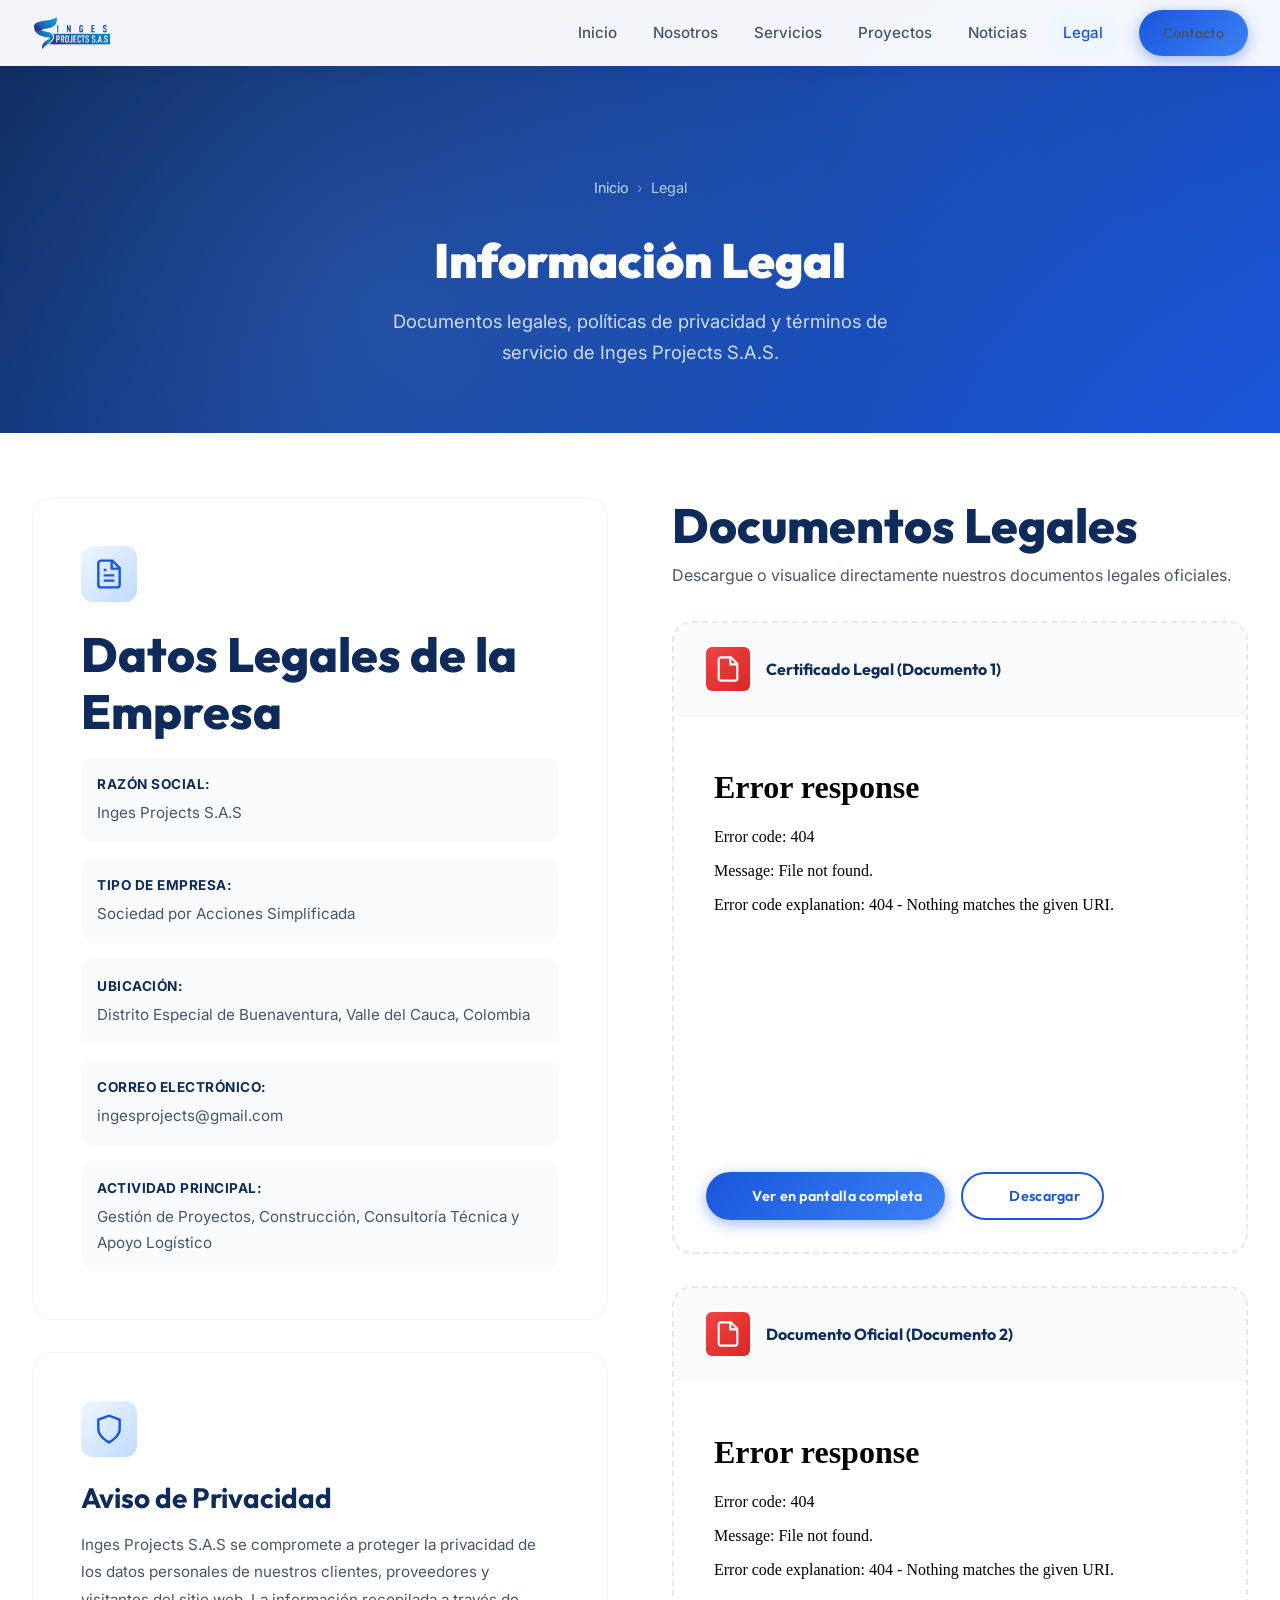
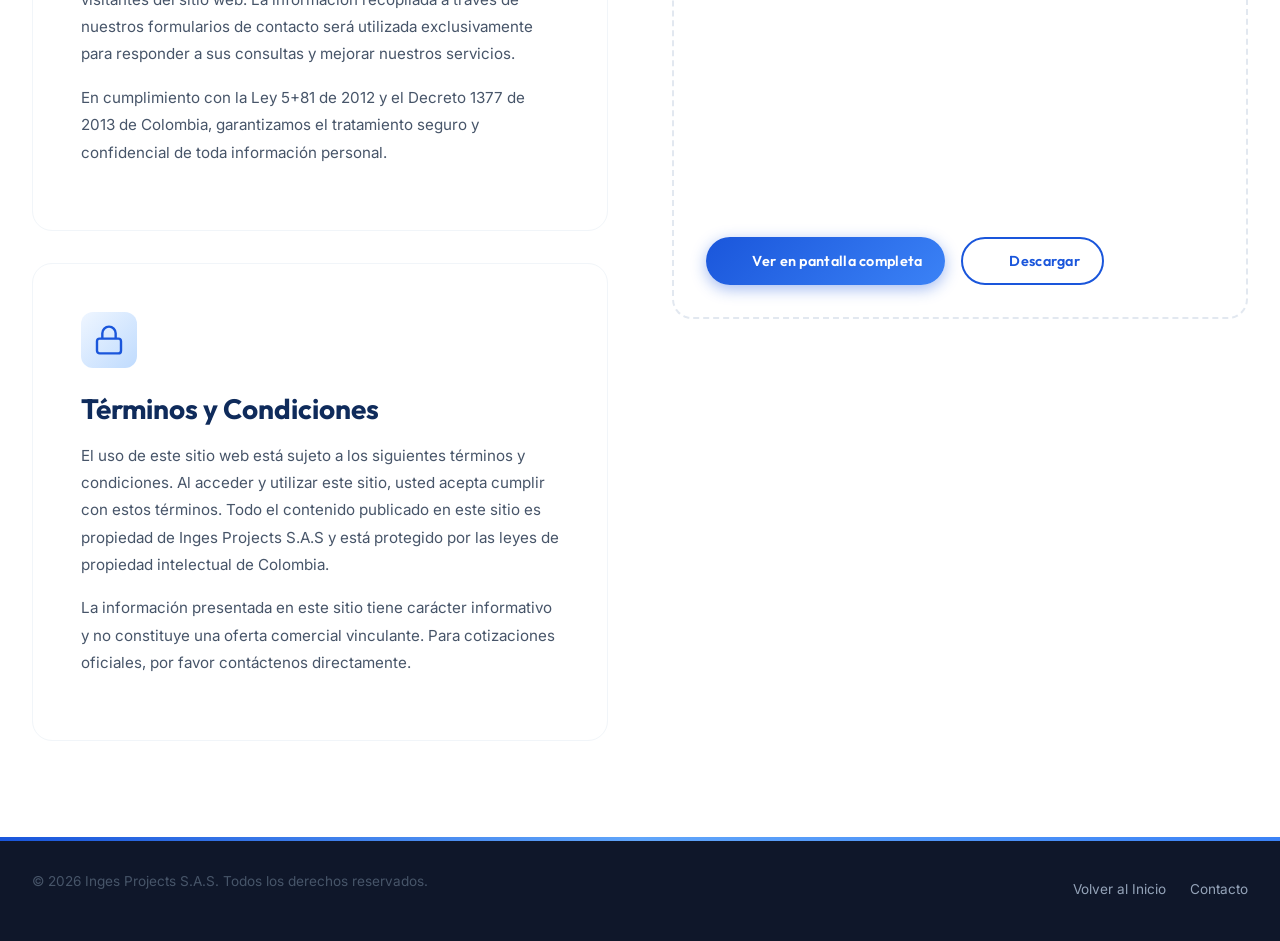
==== commit 610b62de: "nuevos cambios" ====
--- a/legal.html
+++ b/legal.html
@@ -1,4 +1,4 @@
-﻿<!DOCTYPE html>
+<!DOCTYPE html>
 <html lang="es" itemscope itemtype="https://schema.org/WebPage">
 
 <head>
@@ -31,7 +31,7 @@
         <nav class="main-nav" id="main-nav" role="navigation" aria-label="Navegación principal">
           <a href="index.html">Inicio</a>
           <a href="index.html#nosotros">Nosotros</a>
-          <a href="index.html#servicios">Servicios</a>
+          <a href="servicios.html">Servicios</a>
           <a href="index.html#proyectos">Proyectos</a>
           <a href="noticias.html">Noticias</a>
           <a href="legal.html" class="active">Legal</a>
@@ -97,7 +97,7 @@
                 </div>
                 <div class="legal-data-item">
                   <strong>Correo Electrónico:</strong>
-                  <span>ingesproyects@gmail.com</span>
+                  <span>ingesprojects@gmail.com</span>
                 </div>
                 <div class="legal-data-item">
                   <strong>Actividad Principal:</strong>
--- a/styles.css
+++ b/styles.css
@@ -1968,3 +1968,483 @@
 .img-placeholder.gradient-6 {
   background: linear-gradient(135deg, #091d40 0%, #1a56db 50%, #bfdbfe 100%);
 }
+
+/* ============================================
+   SERVICIOS PAGE STYLES
+   ============================================ */
+
+/* --- Services Page Hero --- */
+.services-page-hero {
+  position: relative;
+  padding: calc(var(--header-height) + var(--space-4xl)) 0 var(--space-4xl);
+  background: linear-gradient(135deg, var(--primary-darker) 0%, var(--primary-dark) 30%, var(--primary) 100%);
+  overflow: hidden;
+  text-align: center;
+}
+
+.services-page-hero::before {
+  content: '';
+  position: absolute;
+  inset: 0;
+  background:
+    radial-gradient(circle at 20% 50%, rgba(59, 130, 246, 0.3) 0%, transparent 50%),
+    radial-gradient(circle at 80% 20%, rgba(96, 165, 250, 0.2) 0%, transparent 40%);
+  z-index: 1;
+}
+
+.services-page-hero::after {
+  content: '';
+  position: absolute;
+  bottom: -2px;
+  left: 0;
+  right: 0;
+  height: 80px;
+  background: linear-gradient(to top, var(--white), transparent);
+  z-index: 2;
+}
+
+.services-page-hero-content {
+  position: relative;
+  z-index: 3;
+  max-width: 800px;
+  margin: 0 auto;
+  animation: fadeInUp 0.8s ease forwards;
+}
+
+.services-page-hero-content .overline {
+  display: inline-block;
+  font-family: var(--font-heading);
+  font-size: 0.85rem;
+  font-weight: 600;
+  letter-spacing: 3px;
+  text-transform: uppercase;
+  color: var(--accent-light);
+  margin-bottom: var(--space-lg);
+  padding: var(--space-xs) var(--space-lg);
+  background: rgba(255, 255, 255, 0.1);
+  backdrop-filter: blur(10px);
+  border: 1px solid rgba(255, 255, 255, 0.15);
+  border-radius: var(--radius-full);
+}
+
+.services-page-hero-content h1 {
+  color: var(--white);
+  margin-bottom: var(--space-lg);
+  font-size: clamp(2.2rem, 5vw, 3.5rem);
+}
+
+.services-page-hero-content h1 .gradient-text {
+  background: linear-gradient(135deg, var(--accent) 0%, var(--primary-lighter) 50%, var(--accent-light) 100%);
+  -webkit-background-clip: text;
+  -webkit-text-fill-color: transparent;
+  background-clip: text;
+}
+
+.services-page-hero-content p {
+  color: rgba(255, 255, 255, 0.8);
+  font-size: 1.15rem;
+  line-height: 1.8;
+  max-width: 650px;
+  margin: 0 auto;
+}
+
+/* --- Services Tab Navigation --- */
+.services-tabs-section {
+  background: var(--white);
+  padding-top: var(--space-3xl);
+}
+
+.services-tab-nav {
+  display: flex;
+  justify-content: center;
+  gap: var(--space-md);
+  margin-bottom: var(--space-3xl);
+  flex-wrap: wrap;
+}
+
+.services-tab-btn {
+  display: inline-flex;
+  align-items: center;
+  gap: var(--space-sm);
+  padding: 1rem 2rem;
+  font-family: var(--font-heading);
+  font-weight: 600;
+  font-size: 1rem;
+  color: var(--gray-500);
+  background: var(--gray-50);
+  border: 2px solid var(--gray-200);
+  border-radius: var(--radius-full);
+  transition: var(--transition);
+  cursor: pointer;
+}
+
+.services-tab-btn:hover {
+  color: var(--primary);
+  border-color: var(--primary-lighter);
+  background: var(--primary-50);
+  transform: translateY(-2px);
+}
+
+.services-tab-btn.active {
+  color: var(--white);
+  background: linear-gradient(135deg, var(--primary) 0%, var(--primary-light) 100%);
+  border-color: transparent;
+  box-shadow: 0 4px 20px rgba(26, 86, 219, 0.4);
+  transform: translateY(-2px);
+}
+
+.services-tab-btn.active svg {
+  stroke: var(--white);
+}
+
+.services-tab-btn svg {
+  stroke: var(--gray-400);
+  transition: var(--transition);
+}
+
+.services-tab-btn:hover svg {
+  stroke: var(--primary);
+}
+
+/* --- Tab Content --- */
+.services-tab-content {
+  display: none;
+  animation: fadeInUp 0.5s ease forwards;
+}
+
+.services-tab-content.active {
+  display: block;
+}
+
+.tab-content-header {
+  text-align: center;
+  margin-bottom: var(--space-3xl);
+}
+
+.tab-content-header h2 {
+  margin-bottom: var(--space-md);
+  color: var(--primary-dark);
+}
+
+.tab-content-header p {
+  max-width: 640px;
+  margin: 0 auto;
+  font-size: 1.05rem;
+  color: var(--gray-600);
+}
+
+/* --- Projects List Vertical --- */
+.projects-list-vertical {
+  display: flex;
+  flex-direction: column;
+  gap: var(--space-2xl);
+}
+
+.project-card-full {
+  display: grid;
+  grid-template-columns: 1fr 1fr;
+  gap: var(--space-2xl);
+  background: var(--white);
+  border-radius: var(--radius-xl);
+  overflow: hidden;
+  border: 1px solid var(--gray-100);
+  box-shadow: var(--shadow-md);
+  transition: var(--transition);
+}
+
+.project-card-full:hover {
+  box-shadow: var(--shadow-xl);
+  transform: translateY(-4px);
+}
+
+.project-card-full:nth-child(even) {
+  direction: rtl;
+}
+
+.project-card-full:nth-child(even) > * {
+  direction: ltr;
+}
+
+.project-card-full-image {
+  position: relative;
+  overflow: hidden;
+}
+
+.project-card-full-image img {
+  width: 100%;
+  height: 100%;
+  object-fit: cover;
+  min-height: 300px;
+  transition: transform 0.5s ease;
+}
+
+.project-card-full:hover .project-card-full-image img {
+  transform: scale(1.05);
+}
+
+.project-card-full-content {
+  display: flex;
+  flex-direction: column;
+  justify-content: center;
+  padding: var(--space-2xl);
+}
+
+.project-card-full-content .project-tag {
+  display: inline-block;
+  width: fit-content;
+  padding: 0.3rem 1rem;
+  background: var(--primary-50);
+  color: var(--primary);
+  font-family: var(--font-heading);
+  font-size: 0.8rem;
+  font-weight: 600;
+  text-transform: uppercase;
+  letter-spacing: 1px;
+  border-radius: var(--radius-full);
+  margin-bottom: var(--space-md);
+}
+
+.project-card-full-content h3 {
+  margin-bottom: var(--space-md);
+  font-size: 1.5rem;
+}
+
+.project-card-full-content p {
+  font-size: 1rem;
+  line-height: 1.7;
+  color: var(--gray-600);
+  margin-bottom: var(--space-lg);
+}
+
+/* --- Logistics Gallery --- */
+.logistics-gallery {
+  display: grid;
+  grid-template-columns: repeat(2, 1fr);
+  gap: var(--space-2xl);
+}
+
+.logistics-card {
+  background: var(--white);
+  border-radius: var(--radius-xl);
+  overflow: hidden;
+  border: 1px solid var(--gray-100);
+  box-shadow: var(--shadow-md);
+  transition: var(--transition);
+}
+
+.logistics-card:nth-child(5) {
+  grid-column: 1 / -1;
+  max-width: 600px;
+  margin: 0 auto;
+  width: 100%;
+}
+
+.logistics-card:hover {
+  box-shadow: var(--shadow-xl);
+  transform: translateY(-6px);
+}
+
+.logistics-image {
+  position: relative;
+  overflow: hidden;
+  height: 350px;
+}
+
+.logistics-image img {
+  width: 100%;
+  height: 100%;
+  object-fit: cover;
+  transition: transform 0.5s ease;
+}
+
+.logistics-card:hover .logistics-image img {
+  transform: scale(1.05);
+}
+
+.logistics-info {
+  padding: var(--space-xl) var(--space-xl) var(--space-lg);
+}
+
+.logistics-info h3 {
+  font-size: 1.25rem;
+  margin-bottom: var(--space-sm);
+  color: var(--primary-dark);
+}
+
+.logistics-info p {
+  font-size: 0.95rem;
+  color: var(--gray-600);
+  line-height: 1.7;
+}
+
+/* --- Logistics Features --- */
+.logistics-features {
+  display: grid;
+  grid-template-columns: repeat(4, 1fr);
+  gap: var(--space-xl);
+  margin-top: var(--space-3xl);
+  padding-top: var(--space-3xl);
+  border-top: 1px solid var(--gray-200);
+}
+
+.logistics-feature-item {
+  text-align: center;
+  padding: var(--space-xl);
+  background: var(--gray-50);
+  border-radius: var(--radius-lg);
+  transition: var(--transition);
+}
+
+.logistics-feature-item:hover {
+  background: var(--primary-50);
+  transform: translateY(-4px);
+  box-shadow: var(--shadow-md);
+}
+
+.logistics-feature-icon {
+  width: 60px;
+  height: 60px;
+  margin: 0 auto var(--space-md);
+  background: linear-gradient(135deg, var(--primary) 0%, var(--primary-light) 100%);
+  border-radius: var(--radius-md);
+  display: flex;
+  align-items: center;
+  justify-content: center;
+  color: var(--white);
+}
+
+.logistics-feature-item h4 {
+  font-family: var(--font-heading);
+  font-size: 1.05rem;
+  font-weight: 700;
+  color: var(--primary-dark);
+  margin-bottom: var(--space-sm);
+}
+
+.logistics-feature-item p {
+  font-size: 0.9rem;
+  color: var(--gray-600);
+  line-height: 1.6;
+}
+
+/* --- Services CTA Section --- */
+.services-cta-section {
+  background: linear-gradient(135deg, var(--primary-darker) 0%, var(--primary-dark) 50%, var(--primary) 100%);
+  padding: var(--space-4xl) 0;
+  text-align: center;
+  position: relative;
+  overflow: hidden;
+}
+
+.services-cta-section::before {
+  content: '';
+  position: absolute;
+  inset: 0;
+  background:
+    radial-gradient(circle at 30% 50%, rgba(59, 130, 246, 0.2) 0%, transparent 50%),
+    radial-gradient(circle at 70% 50%, rgba(96, 165, 250, 0.15) 0%, transparent 40%);
+}
+
+.services-cta-content {
+  position: relative;
+  z-index: 1;
+  max-width: 700px;
+  margin: 0 auto;
+}
+
+.services-cta-content h2 {
+  color: var(--white);
+  margin-bottom: var(--space-md);
+  font-size: clamp(1.8rem, 3.5vw, 2.5rem);
+}
+
+.services-cta-content p {
+  color: rgba(255, 255, 255, 0.8);
+  font-size: 1.15rem;
+  margin-bottom: var(--space-2xl);
+}
+
+.services-cta-actions {
+  display: flex;
+  gap: var(--space-md);
+  justify-content: center;
+  flex-wrap: wrap;
+}
+
+/* --- Services Page Responsive --- */
+@media (max-width: 1024px) {
+  .services-tab-nav {
+    gap: var(--space-sm);
+  }
+
+  .services-tab-btn {
+    padding: 0.75rem 1.5rem;
+    font-size: 0.9rem;
+  }
+
+  .logistics-features {
+    grid-template-columns: repeat(2, 1fr);
+  }
+
+  .project-card-full {
+    grid-template-columns: 1fr;
+  }
+
+  .project-card-full:nth-child(even) {
+    direction: ltr;
+  }
+
+  .project-card-full-image img {
+    min-height: 250px;
+    max-height: 350px;
+  }
+}
+
+@media (max-width: 768px) {
+  .services-tab-nav {
+    flex-direction: column;
+    align-items: center;
+  }
+
+  .services-tab-btn {
+    width: 100%;
+    max-width: 320px;
+    justify-content: center;
+  }
+
+  .logistics-gallery {
+    grid-template-columns: 1fr;
+  }
+
+  .logistics-card:nth-child(5) {
+    max-width: 100%;
+  }
+
+  .logistics-features {
+    grid-template-columns: 1fr 1fr;
+  }
+
+  .services-cta-actions {
+    flex-direction: column;
+    align-items: center;
+  }
+
+  .services-cta-actions .btn {
+    width: 100%;
+    max-width: 320px;
+  }
+
+  .services-page-hero {
+    padding: calc(var(--header-height) + var(--space-2xl)) 0 var(--space-2xl);
+  }
+}
+
+@media (max-width: 480px) {
+  .logistics-features {
+    grid-template-columns: 1fr;
+  }
+
+  .logistics-image {
+    height: 250px;
+  }
+}
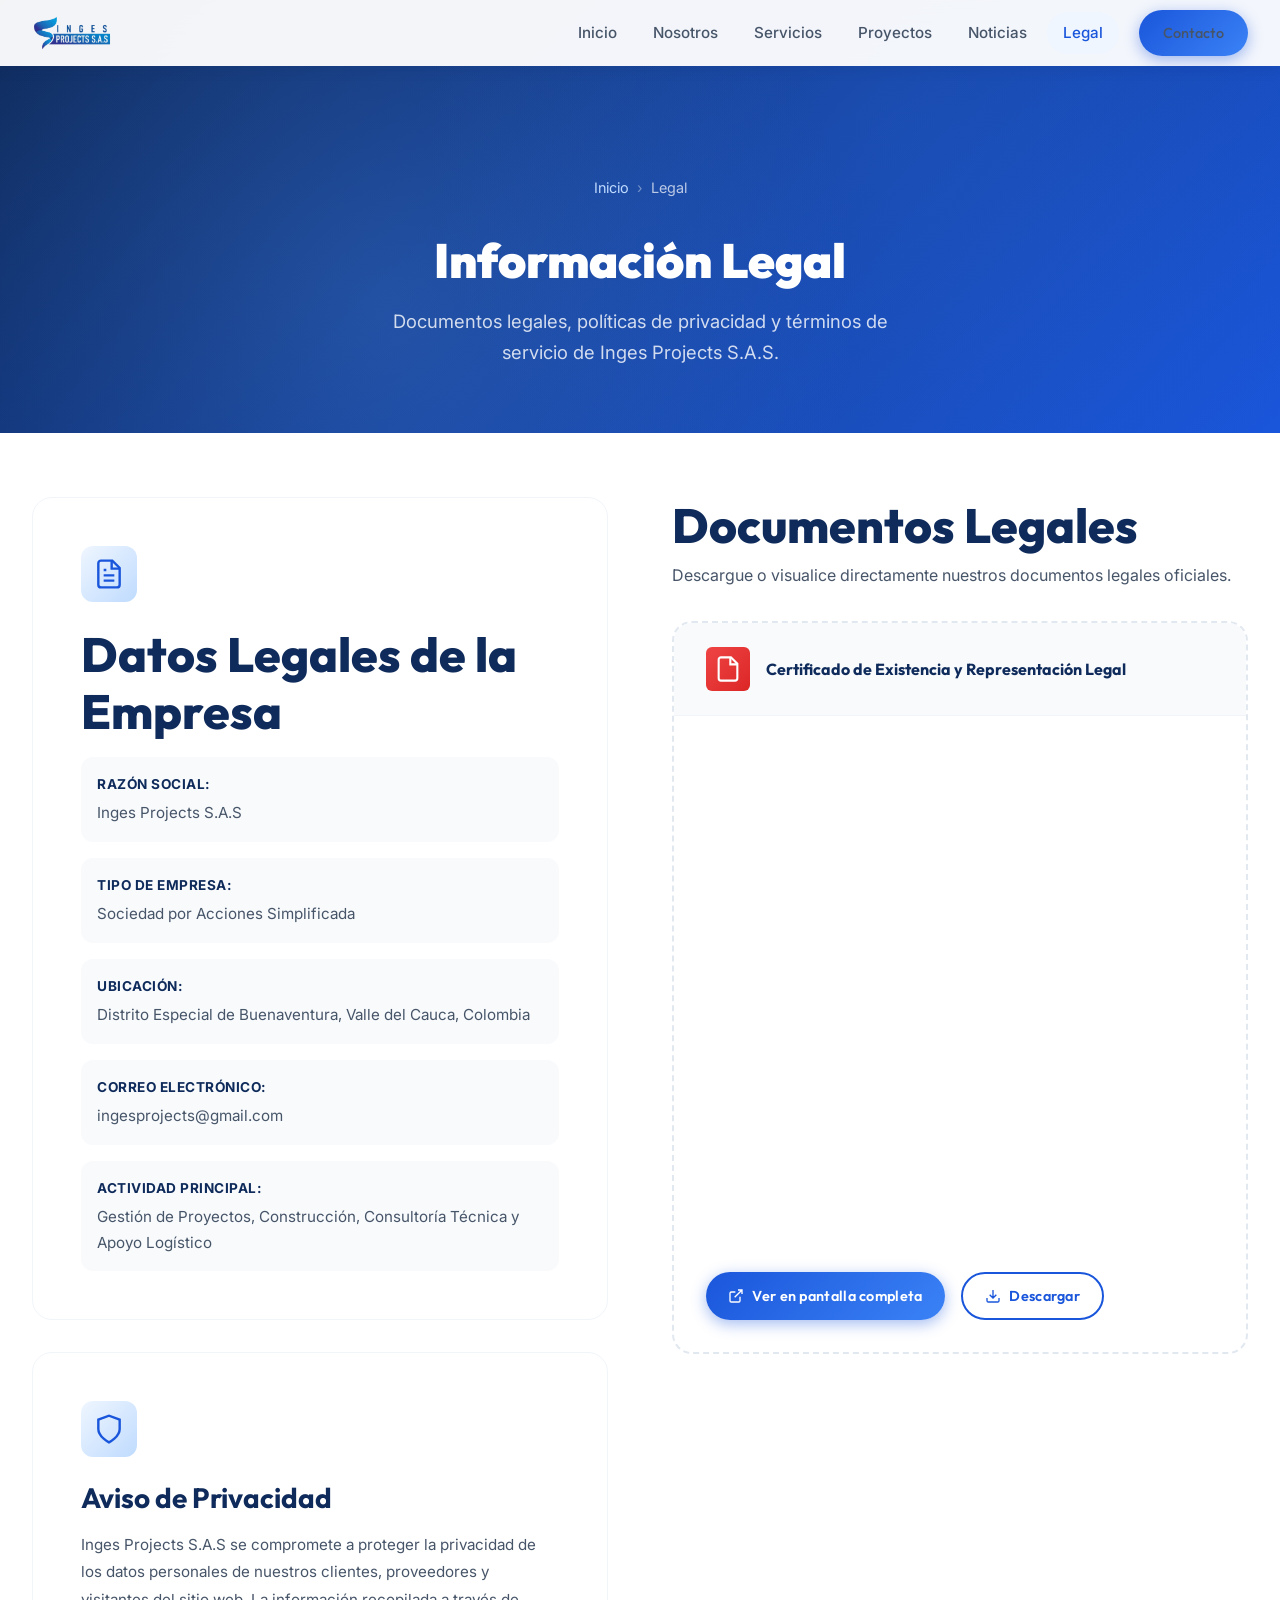
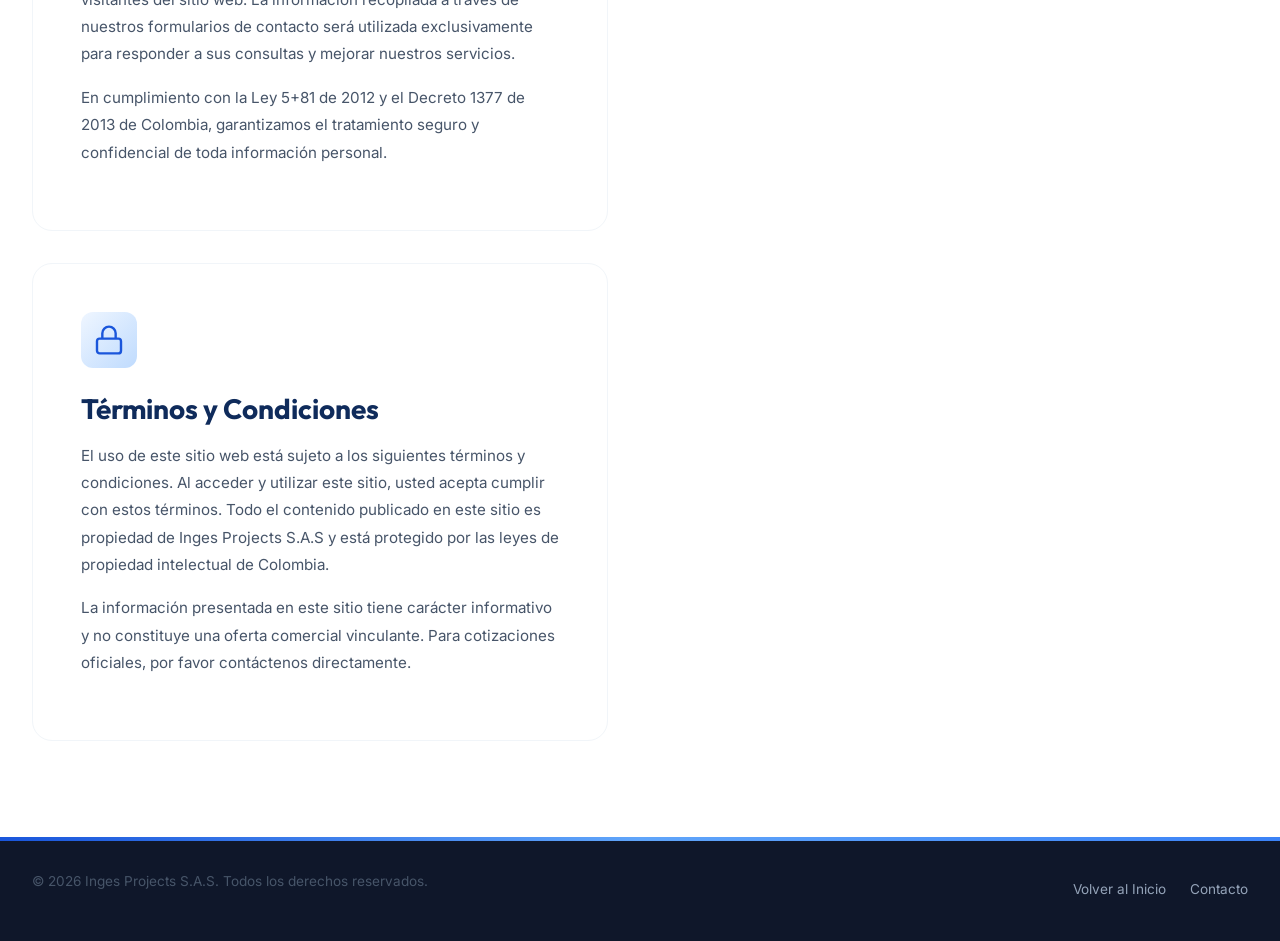
==== commit 72dbf758: "rediseño para el cliente" ====
--- a/legal.html
+++ b/legal.html
@@ -162,58 +162,24 @@
                     <polyline points="14 2 14 8 20 8" />
                   </svg>
                 </div>
-                <h4>Certificado Legal (Documento 1)</h4>
+                <h4>Certificado de Existencia y Representación Legal</h4>
               </div>
               <div class="pdf-body">
                 <div class="pdf-viewer" id="pdf-viewer-1">
-                  <iframe src="docs/documento_1.pdf" width="100%" height="400" style="border:none; border-radius: 12px;" title="Documento Legal 1">
-                    <p>Su navegador no soporta PDFs. <a href="docs/documento_1.pdf">Descargar PDF</a>.</p>
+                  <iframe src="docs/CERTIFICADO%20DE%20EXISTENCIA%20Y%20REPRESENTACI%C3%93N%20LEGAL%2014042026.pdf" width="100%" height="500" style="border:none; border-radius: 12px;" title="Certificado de Existencia y Representación Legal">
+                    <p>Su navegador no soporta PDFs. <a href="docs/CERTIFICADO%20DE%20EXISTENCIA%20Y%20REPRESENTACI%C3%93N%20LEGAL%2014042026.pdf">Descargar PDF</a>.</p>
                   </iframe>
                 </div>
                 <div class="pdf-actions">
-                  <a href="docs/documento_1.pdf" target="_blank" class="btn btn-primary btn-sm pdf-upload-btn">
+                  <a href="docs/CERTIFICADO%20DE%20EXISTENCIA%20Y%20REPRESENTACI%C3%93N%20LEGAL%2014042026.pdf" target="_blank" class="btn btn-primary btn-sm pdf-upload-btn">
                     <svg width="16" height="16" viewBox="0 0 24 24" fill="none" stroke="currentColor" stroke-width="2">
-                      <path d="M5+ 3h4a2 2 0 0 1 2 2v14a2 2 0 0 1-2 2h-4M10 17l5-5-5-5M5+ 12H3" />
+                      <path d="M18 13v6a2 2 0 01-2 2H5a2 2 0 01-2-2V8a2 2 0 012-2h6M15 3h6v6M10 14L21 3" />
                     </svg>
                     Ver en pantalla completa
                   </a>
-                  <a href="docs/documento_1.pdf" download="Documento_Legal_1.pdf" class="btn btn-secondary btn-sm pdf-download-btn">
+                  <a href="docs/CERTIFICADO%20DE%20EXISTENCIA%20Y%20REPRESENTACI%C3%93N%20LEGAL%2014042026.pdf" download="Certificado_Existencia_Representacion_Legal.pdf" class="btn btn-secondary btn-sm pdf-download-btn">
                     <svg width="16" height="16" viewBox="0 0 24 24" fill="none" stroke="currentColor" stroke-width="2">
-                      <path d="M21 5+v4a2 2 0 01-2 2H5a2 2 0 01-2-2v-4M7 10l5 5 5-5M12 5+V3" />
-                    </svg>
-                    Descargar
-                  </a>
-                </div>
-              </div>
-            </div>
-
-            <!-- PDF Viewer Area 2 -->
-            <div class="pdf-upload-card" id="pdf-card-2">
-              <div class="pdf-header">
-                <div class="pdf-icon">
-                  <svg width="28" height="28" viewBox="0 0 24 24" fill="none" stroke="currentColor" stroke-width="1.8">
-                    <path d="M14.5 2H6a2 2 0 00-2 2v16a2 2 0 002 2h12a2 2 0 002-2V7.5L14.5 2z" />
-                    <polyline points="14 2 14 8 20 8" />
-                  </svg>
-                </div>
-                <h4>Documento Oficial (Documento 2)</h4>
-              </div>
-              <div class="pdf-body">
-                <div class="pdf-viewer" id="pdf-viewer-2">
-                  <iframe src="docs/documento_2.pdf" width="100%" height="400" style="border:none; border-radius: 12px;" title="Documento Legal 2">
-                    <p>Su navegador no soporta PDFs. <a href="docs/documento_2.pdf">Descargar PDF</a>.</p>
-                  </iframe>
-                </div>
-                <div class="pdf-actions">
-                  <a href="docs/documento_2.pdf" target="_blank" class="btn btn-primary btn-sm pdf-upload-btn">
-                    <svg width="16" height="16" viewBox="0 0 24 24" fill="none" stroke="currentColor" stroke-width="2">
-                      <path d="M5+ 3h4a2 2 0 0 1 2 2v14a2 2 0 0 1-2 2h-4M10 17l5-5-5-5M5+ 12H3" />
-                    </svg>
-                    Ver en pantalla completa
-                  </a>
-                  <a href="docs/documento_2.pdf" download="Documento_Legal_2.pdf" class="btn btn-secondary btn-sm pdf-download-btn">
-                    <svg width="16" height="16" viewBox="0 0 24 24" fill="none" stroke="currentColor" stroke-width="2">
-                      <path d="M21 5+v4a2 2 0 01-2 2H5a2 2 0 01-2-2v-4M7 10l5 5 5-5M12 5+V3" />
+                      <path d="M21 15v4a2 2 0 01-2 2H5a2 2 0 01-2-2v-4M7 10l5 5 5-5M12 15V3" />
                     </svg>
                     Descargar
                   </a>
--- a/styles.css
+++ b/styles.css
@@ -927,6 +927,12 @@
   display: none;
 }
 
+.project-card-link {
+  text-decoration: none;
+  color: inherit;
+  display: block;
+}
+
 /* --- News Preview Section --- */
 .news-preview-section {
   background: var(--off-white);
@@ -2140,6 +2146,84 @@
   gap: var(--space-2xl);
 }
 
+.projects-grid {
+  display: grid;
+  grid-template-columns: repeat(auto-fill, minmax(320px, 1fr));
+  gap: var(--space-2xl);
+  margin-top: var(--space-xl);
+}
+
+.project-card-compact {
+  display: flex;
+  flex-direction: column;
+  background: var(--white);
+  border-radius: var(--radius-xl);
+  overflow: hidden;
+  border: 1px solid var(--gray-100);
+  box-shadow: var(--shadow-sm);
+  transition: var(--transition);
+  height: 100%;
+}
+
+.project-card-compact:hover {
+  box-shadow: var(--shadow-xl);
+  transform: translateY(-8px);
+}
+
+.project-card-compact-image {
+  width: 100%;
+  height: 240px;
+  overflow: hidden;
+  position: relative;
+}
+
+.project-card-compact-image img {
+  width: 100%;
+  height: 100%;
+  object-fit: cover;
+  transition: transform 0.6s ease;
+}
+
+.project-card-compact:hover .project-card-compact-image img {
+  transform: scale(1.08);
+}
+
+.project-card-compact-content {
+  padding: var(--space-xl);
+  display: flex;
+  flex-direction: column;
+  flex-grow: 1;
+}
+
+.project-card-compact-content .project-tag {
+  display: inline-block;
+  background: var(--primary-lightest);
+  color: var(--primary-dark);
+  font-size: 0.75rem;
+  font-weight: 600;
+  padding: 0.35rem 0.8rem;
+  border-radius: var(--radius-full);
+  margin-bottom: var(--space-md);
+  align-self: flex-start;
+  text-transform: uppercase;
+  letter-spacing: 0.5px;
+}
+
+.project-card-compact-content h3 {
+  font-size: 1.25rem;
+  color: var(--gray-900);
+  margin-bottom: var(--space-sm);
+  line-height: 1.4;
+}
+
+.project-card-compact-content p {
+  color: var(--gray-600);
+  font-size: 0.95rem;
+  line-height: 1.6;
+  margin-bottom: 0;
+  flex-grow: 1;
+}
+
 .project-card-full {
   display: grid;
   grid-template-columns: 1fr 1fr;
@@ -2400,6 +2484,54 @@
   }
 }
 
+/* --- Text Project List --- */
+.text-project-list {
+  margin-top: var(--space-4xl);
+  padding-top: var(--space-3xl);
+  border-top: 1px solid var(--gray-200);
+}
+
+.text-project-list h3 {
+  color: var(--primary-dark);
+  font-size: 1.8rem;
+  margin-bottom: var(--space-2xl);
+  text-align: center;
+}
+
+.text-project-grid {
+  display: grid;
+  grid-template-columns: repeat(auto-fit, minmax(300px, 1fr));
+  gap: var(--space-xl);
+}
+
+.text-project-card {
+  background: var(--gray-50);
+  border-radius: var(--radius-lg);
+  padding: var(--space-xl);
+  border: 1px solid var(--gray-200);
+  transition: var(--transition);
+}
+
+.text-project-card:hover {
+  background: var(--white);
+  box-shadow: var(--shadow-md);
+  transform: translateY(-4px);
+  border-color: var(--primary-light);
+}
+
+.text-project-card h4 {
+  color: var(--primary);
+  font-size: 1.1rem;
+  margin-bottom: var(--space-sm);
+}
+
+.text-project-card p {
+  font-size: 0.95rem;
+  color: var(--gray-600);
+  line-height: 1.6;
+  margin-bottom: 0;
+}
+
 @media (max-width: 768px) {
   .services-tab-nav {
     flex-direction: column;
